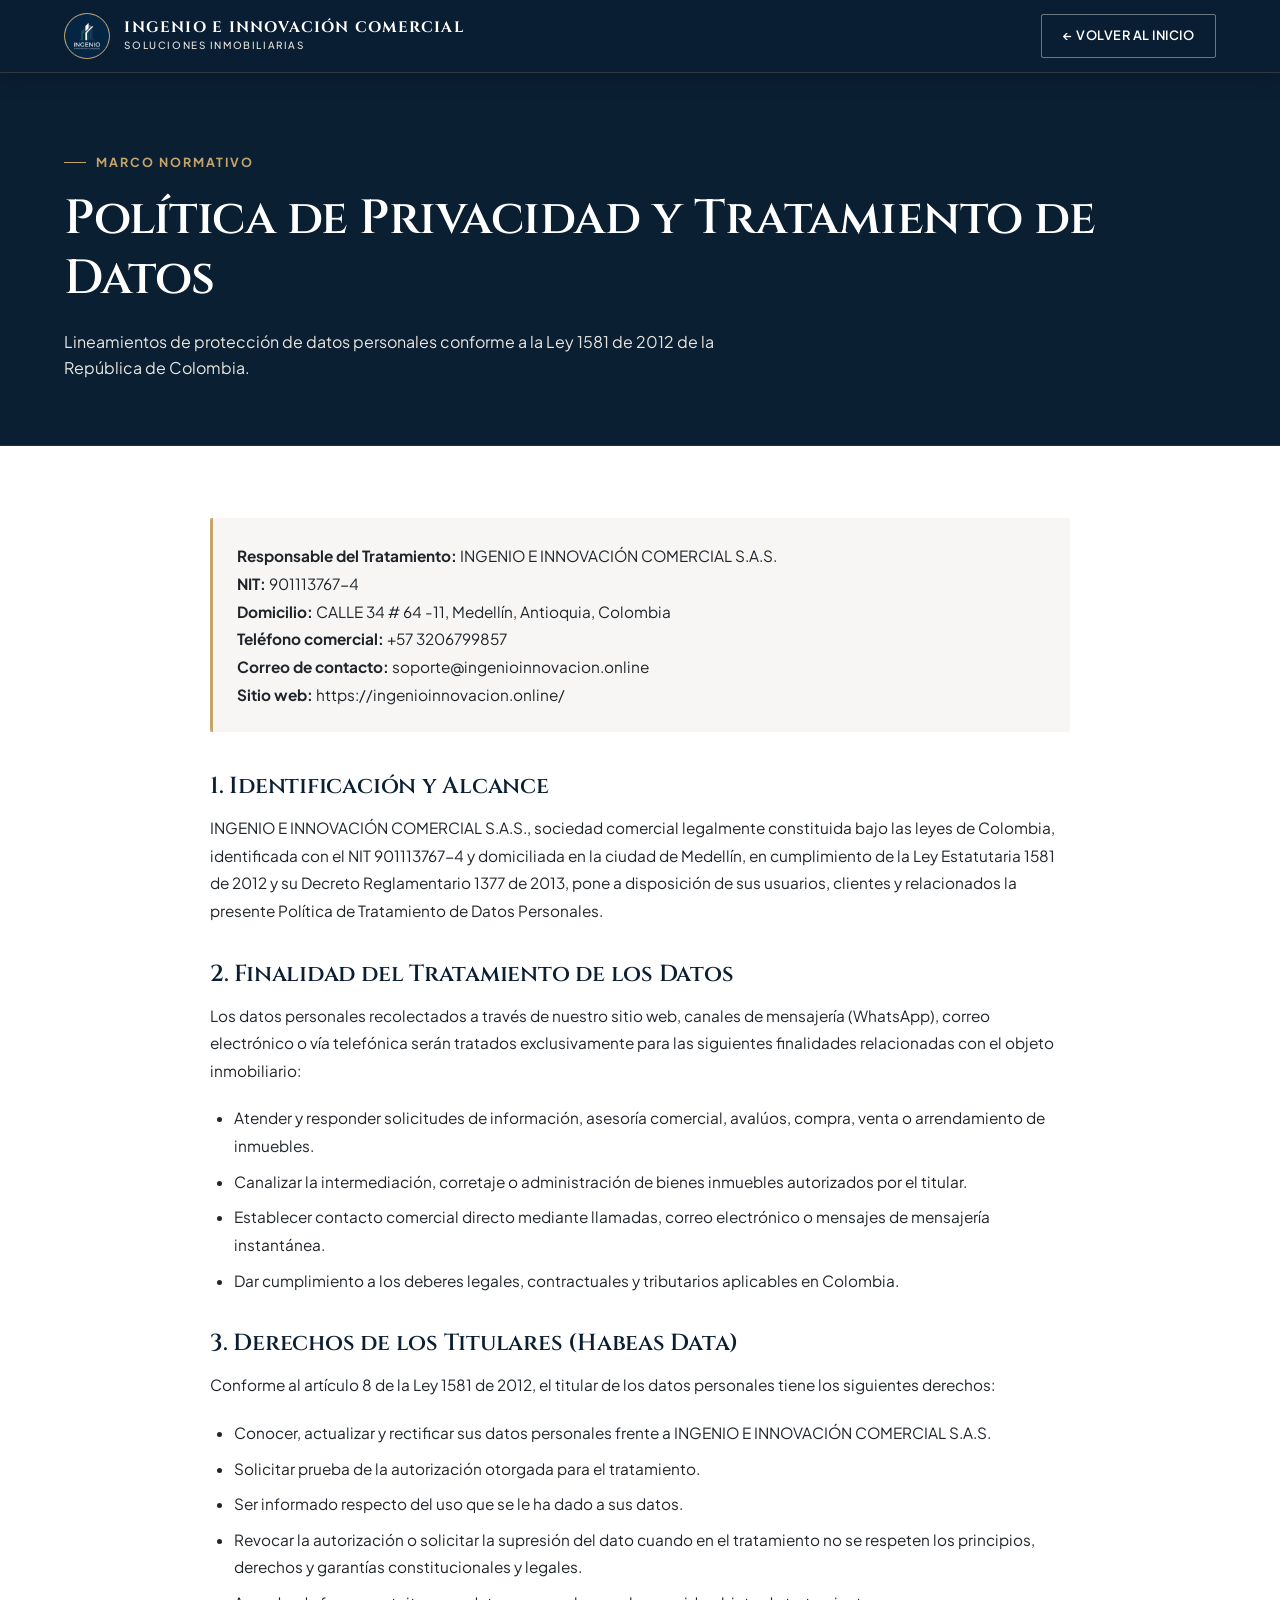
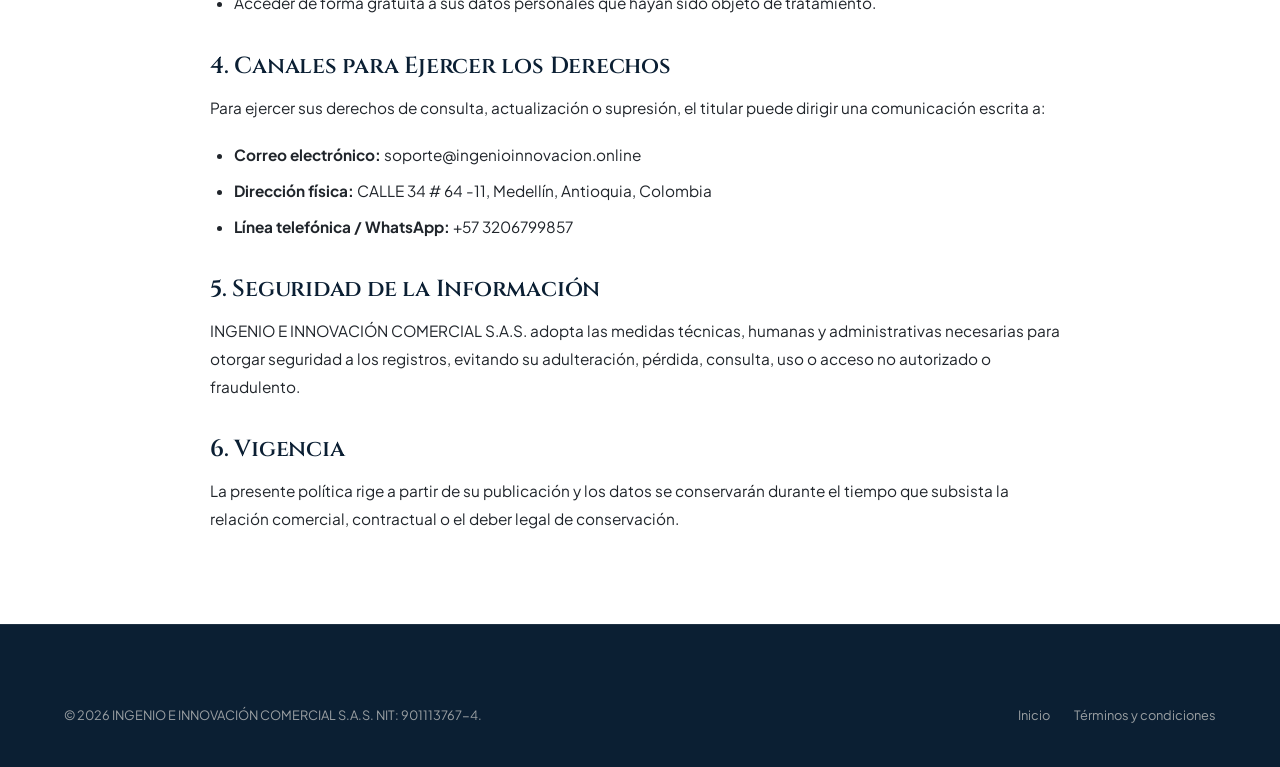
==== politica-privacidad.html @ ac538b25 "feat: lanzamiento del sitio web oficial premium de INGENIO E INNOVACION COMERCIAL S.A.S." ====
<!DOCTYPE html>
<html lang="es">
<head>
  <meta charset="UTF-8">
  <meta name="viewport" content="width=device-width, initial-scale=1.0">
  <title>Política de Privacidad | INGENIO E INNOVACIÓN COMERCIAL S.A.S.</title>
  <meta name="description" content="Política de tratamiento y protección de datos personales de INGENIO E INNOVACIÓN COMERCIAL S.A.S. de acuerdo con la legislación colombiana.">
  <link rel="icon" type="image/jpeg" href="assets/images/logo-ingenio.jpg">
  <link rel="stylesheet" href="assets/css/styles.css">
</head>
<body>

  <!-- Header -->
  <header class="site-header scrolled">
    <div class="container navbar">
      <a href="index.html" class="brand-link">
        <img src="assets/images/logo-ingenio.jpg" alt="Logo" class="brand-logo-img">
        <div class="brand-text-wrap">
          <span class="brand-name">INGENIO E INNOVACIÓN COMERCIAL</span>
          <span class="brand-sub">Soluciones Inmobiliarias</span>
        </div>
      </a>
      <a href="index.html" class="btn btn-secondary btn-sm" style="color: var(--color-white); border-color: rgba(255,255,255,0.4);">
        ← Volver al inicio
      </a>
    </div>
  </header>

  <main>
    <section class="legal-header">
      <div class="container">
        <span class="section-tag section-tag-light">Marco Normativo</span>
        <h1 class="section-title" style="color: var(--color-white);">Política de Privacidad y Tratamiento de Datos</h1>
        <p class="section-subtitle" style="color: var(--color-stone);">
          Lineamientos de protección de datos personales conforme a la Ley 1581 de 2012 de la República de Colombia.
        </p>
      </div>
    </section>

    <section class="legal-body">
      <div class="container legal-content">
        <div class="legal-meta-box">
          <strong>Responsable del Tratamiento:</strong> INGENIO E INNOVACIÓN COMERCIAL S.A.S.<br>
          <strong>NIT:</strong> 901113767-4<br>
          <strong>Domicilio:</strong> CALLE 34 # 64 -11, Medellín, Antioquia, Colombia<br>
          <strong>Teléfono comercial:</strong> +57 3206799857<br>
          <strong>Correo de contacto:</strong> soporte@ingenioinnovacion.online<br>
          <strong>Sitio web:</strong> https://ingenioinnovacion.online/
        </div>

        <h2>1. Identificación y Alcance</h2>
        <p>
          INGENIO E INNOVACIÓN COMERCIAL S.A.S., sociedad comercial legalmente constituida bajo las leyes de Colombia, identificada con el NIT 901113767-4 y domiciliada en la ciudad de Medellín, en cumplimiento de la Ley Estatutaria 1581 de 2012 y su Decreto Reglamentario 1377 de 2013, pone a disposición de sus usuarios, clientes y relacionados la presente Política de Tratamiento de Datos Personales.
        </p>

        <h2>2. Finalidad del Tratamiento de los Datos</h2>
        <p>
          Los datos personales recolectados a través de nuestro sitio web, canales de mensajería (WhatsApp), correo electrónico o vía telefónica serán tratados exclusivamente para las siguientes finalidades relacionadas con el objeto inmobiliario:
        </p>
        <ul>
          <li>Atender y responder solicitudes de información, asesoría comercial, avalúos, compra, venta o arrendamiento de inmuebles.</li>
          <li>Canalizar la intermediación, corretaje o administración de bienes inmuebles autorizados por el titular.</li>
          <li>Establecer contacto comercial directo mediante llamadas, correo electrónico o mensajes de mensajería instantánea.</li>
          <li>Dar cumplimiento a los deberes legales, contractuales y tributarios aplicables en Colombia.</li>
        </ul>

        <h2>3. Derechos de los Titulares (Habeas Data)</h2>
        <p>
          Conforme al artículo 8 de la Ley 1581 de 2012, el titular de los datos personales tiene los siguientes derechos:
        </p>
        <ul>
          <li>Conocer, actualizar y rectificar sus datos personales frente a INGENIO E INNOVACIÓN COMERCIAL S.A.S.</li>
          <li>Solicitar prueba de la autorización otorgada para el tratamiento.</li>
          <li>Ser informado respecto del uso que se le ha dado a sus datos.</li>
          <li>Revocar la autorización o solicitar la supresión del dato cuando en el tratamiento no se respeten los principios, derechos y garantías constitucionales y legales.</li>
          <li>Acceder de forma gratuita a sus datos personales que hayan sido objeto de tratamiento.</li>
        </ul>

        <h2>4. Canales para Ejercer los Derechos</h2>
        <p>
          Para ejercer sus derechos de consulta, actualización o supresión, el titular puede dirigir una comunicación escrita a:
        </p>
        <ul>
          <li><strong>Correo electrónico:</strong> soporte@ingenioinnovacion.online</li>
          <li><strong>Dirección física:</strong> CALLE 34 # 64 -11, Medellín, Antioquia, Colombia</li>
          <li><strong>Línea telefónica / WhatsApp:</strong> +57 3206799857</li>
        </ul>

        <h2>5. Seguridad de la Información</h2>
        <p>
          INGENIO E INNOVACIÓN COMERCIAL S.A.S. adopta las medidas técnicas, humanas y administrativas necesarias para otorgar seguridad a los registros, evitando su adulteración, pérdida, consulta, uso o acceso no autorizado o fraudulento.
        </p>

        <h2>6. Vigencia</h2>
        <p>
          La presente política rige a partir de su publicación y los datos se conservarán durante el tiempo que subsista la relación comercial, contractual o el deber legal de conservación.
        </p>
      </div>
    </section>
  </main>

  <!-- Footer -->
  <footer class="site-footer">
    <div class="container footer-bottom" style="padding-top: 0; border: none;">
      <div>&copy; 2026 INGENIO E INNOVACIÓN COMERCIAL S.A.S. NIT: 901113767-4.</div>
      <div class="footer-legal-links">
        <a href="index.html">Inicio</a>
        <a href="terminos-y-condiciones.html">Términos y condiciones</a>
      </div>
    </div>
  </footer>

</body>
</html>
---- assets/css/styles.css ----
/* ==========================================================================
   INGENIO E INNOVACIÓN COMERCIAL S.A.S. - DESIGN SYSTEM & STYLES
   Paleta: #0B1F33 (Azul Oscuro) | #123B4A (Azul Petróleo) | #FFFFFF (Blanco)
           #E8E5DF (Gris Piedra) | #20252B (Gris Grafito) | #C6A56A (Dorado Sutil)
   ========================================================================== */

@import url('https://fonts.googleapis.com/css2?family=Cinzel:wght@500;600;700&family=Plus+Jakarta+Sans:ital,wght@0,300;0,400;0,500;0,600;0,700;1,400&display=swap');

:root {
  /* Brand Palette */
  --color-primary: #0B1F33;
  --color-primary-light: #15324d;
  --color-petroleum: #123B4A;
  --color-petroleum-dark: #0c2732;
  --color-petroleum-soft: rgba(18, 59, 74, 0.08);
  --color-white: #FFFFFF;
  --color-stone: #E8E5DF;
  --color-stone-light: #F7F6F4;
  --color-graphite: #20252B;
  --color-graphite-muted: #5A626C;
  --color-gold: #C6A56A;
  --color-gold-hover: #b59458;
  --color-gold-subtle: rgba(198, 165, 106, 0.12);
  --color-border: rgba(32, 37, 43, 0.1);
  --color-border-light: rgba(255, 255, 255, 0.12);
  
  /* Typography */
  --font-display: 'Cinzel', serif;
  --font-sans: 'Plus Jakarta Sans', -apple-system, BlinkMacSystemFont, sans-serif;
  
  /* Spacing */
  --container-max: 1280px;
  --container-wide: 1440px;
  --section-py: clamp(5rem, 8vw, 8.5rem);
  
  /* Shadows & Elevations */
  --shadow-sm: 0 2px 8px rgba(11, 31, 51, 0.04);
  --shadow-md: 0 8px 24px rgba(11, 31, 51, 0.07);
  --shadow-lg: 0 20px 40px rgba(11, 31, 51, 0.11);
  --shadow-card: 0 10px 30px -10px rgba(11, 31, 51, 0.08);
  
  /* Transitions */
  --transition-fast: 0.2s cubic-bezier(0.16, 1, 0.3, 1);
  --transition-smooth: 0.35s cubic-bezier(0.16, 1, 0.3, 1);
  --transition-slow: 0.6s cubic-bezier(0.16, 1, 0.3, 1);
}

/* Reset & Box Sizing */
*, *::before, *::after {
  box-sizing: border-box;
  margin: 0;
  padding: 0;
}

html {
  font-size: 16px;
  scroll-behavior: smooth;
  -webkit-font-smoothing: antialiased;
  -moz-osx-font-smoothing: grayscale;
}

body {
  font-family: var(--font-sans);
  background-color: var(--color-stone-light);
  color: var(--color-graphite);
  line-height: 1.65;
  overflow-x: hidden;
}

img, picture, svg {
  display: block;
  max-width: 100%;
}

a {
  color: inherit;
  text-decoration: none;
  transition: color var(--transition-fast);
}

button, input, textarea, select {
  font-family: inherit;
  font-size: inherit;
}

/* ==========================================================================
   Typography & Utilities
   ========================================================================== */

h1, h2, h3, h4, .font-display {
  font-family: var(--font-display);
  font-weight: 600;
  color: var(--color-primary);
  letter-spacing: -0.01em;
  line-height: 1.25;
}

.section-tag {
  display: inline-flex;
  align-items: center;
  gap: 0.6rem;
  font-size: 0.78rem;
  font-weight: 700;
  letter-spacing: 0.16em;
  text-transform: uppercase;
  color: var(--color-gold);
  margin-bottom: 1rem;
}

.section-tag::before {
  content: "";
  display: inline-block;
  width: 22px;
  height: 1.5px;
  background-color: var(--color-gold);
}

.section-tag-light {
  color: var(--color-gold);
}

.section-tag-light::before {
  background-color: var(--color-gold);
}

.section-title {
  font-size: clamp(2rem, 3.8vw, 3rem);
  margin-bottom: 1.25rem;
}

.section-subtitle {
  font-size: clamp(1rem, 1.2vw, 1.15rem);
  color: var(--color-graphite-muted);
  max-width: 680px;
  font-weight: 400;
}

.container {
  width: 90%;
  max-width: var(--container-max);
  margin: 0 auto;
}

.container-wide {
  width: 92%;
  max-width: var(--container-wide);
  margin: 0 auto;
}

/* ==========================================================================
   Buttons & Links
   ========================================================================== */

.btn {
  display: inline-flex;
  align-items: center;
  justify-content: center;
  gap: 0.65rem;
  padding: 0.95rem 1.9rem;
  font-size: 0.88rem;
  font-weight: 600;
  letter-spacing: 0.04em;
  border-radius: 2px;
  cursor: pointer;
  transition: all var(--transition-smooth);
  text-transform: uppercase;
  border: 1px solid transparent;
}

.btn-primary {
  background-color: var(--color-primary);
  color: var(--color-white);
  border-color: var(--color-primary);
  box-shadow: 0 4px 14px rgba(11, 31, 51, 0.2);
}

.btn-primary:hover {
  background-color: var(--color-petroleum);
  border-color: var(--color-petroleum);
  transform: translateY(-2px);
  box-shadow: 0 6px 20px rgba(11, 31, 51, 0.28);
}

.btn-secondary {
  background-color: transparent;
  color: var(--color-primary);
  border-color: var(--color-primary);
}

.btn-secondary:hover {
  background-color: var(--color-primary);
  color: var(--color-white);
  transform: translateY(-2px);
}

.btn-gold {
  background-color: var(--color-gold);
  color: var(--color-white);
  border-color: var(--color-gold);
}

.btn-gold:hover {
  background-color: var(--color-gold-hover);
  border-color: var(--color-gold-hover);
  transform: translateY(-2px);
  box-shadow: 0 6px 18px rgba(198, 165, 106, 0.35);
}

.btn-outline-white {
  background-color: transparent;
  color: var(--color-white);
  border-color: rgba(255, 255, 255, 0.35);
}

.btn-outline-white:hover {
  background-color: var(--color-white);
  color: var(--color-primary);
  border-color: var(--color-white);
  transform: translateY(-2px);
}

.btn-sm {
  padding: 0.65rem 1.3rem;
  font-size: 0.8rem;
}

/* ==========================================================================
   Header & Navbar
   ========================================================================== */

.site-header {
  position: fixed;
  top: 0;
  left: 0;
  width: 100%;
  z-index: 1000;
  background: rgba(11, 31, 51, 0.88);
  backdrop-filter: blur(16px);
  -webkit-backdrop-filter: blur(16px);
  border-bottom: 1px solid rgba(255, 255, 255, 0.08);
  transition: all var(--transition-smooth);
}

.site-header.scrolled {
  background: rgba(11, 31, 51, 0.96);
  box-shadow: 0 4px 20px rgba(0, 0, 0, 0.25);
  border-bottom-color: rgba(198, 165, 106, 0.2);
}

.navbar {
  display: flex;
  align-items: center;
  justify-content: space-between;
  height: 84px;
  transition: height var(--transition-smooth);
}

.site-header.scrolled .navbar {
  height: 72px;
}

.brand-link {
  display: flex;
  align-items: center;
  gap: 0.9rem;
}

.brand-logo-img {
  width: 46px;
  height: 46px;
  border-radius: 50%;
  object-fit: cover;
  border: 1.5px solid var(--color-gold);
}

.brand-text-wrap {
  display: flex;
  flex-direction: column;
}

.brand-name {
  font-family: var(--font-display);
  font-size: 0.95rem;
  font-weight: 700;
  letter-spacing: 0.08em;
  color: var(--color-white);
  line-height: 1.15;
}

.brand-sub {
  font-size: 0.62rem;
  font-weight: 500;
  letter-spacing: 0.16em;
  color: var(--color-stone);
  text-transform: uppercase;
}

.nav-menu {
  display: flex;
  align-items: center;
  gap: 1.8rem;
  list-style: none;
}

.nav-link {
  font-size: 0.85rem;
  font-weight: 500;
  letter-spacing: 0.03em;
  color: rgba(255, 255, 255, 0.82);
  position: relative;
  padding: 0.35rem 0;
  transition: color var(--transition-fast);
}

.nav-link::after {
  content: "";
  position: absolute;
  bottom: 0;
  left: 0;
  width: 0;
  height: 1.5px;
  background-color: var(--color-gold);
  transition: width var(--transition-fast);
}

.nav-link:hover, .nav-link.active {
  color: var(--color-white);
}

.nav-link:hover::after, .nav-link.active::after {
  width: 100%;
}

.nav-actions {
  display: flex;
  align-items: center;
  gap: 1rem;
}

.nav-toggle {
  display: none;
  background: none;
  border: none;
  color: var(--color-white);
  cursor: pointer;
  padding: 0.5rem;
}

.nav-toggle svg {
  width: 28px;
  height: 28px;
}

/* ==========================================================================
   Hero Principal
   ========================================================================== */

.hero-section {
  position: relative;
  min-height: 100vh;
  padding-top: 110px;
  padding-bottom: 4rem;
  background-color: var(--color-primary);
  color: var(--color-white);
  display: flex;
  align-items: center;
  overflow: hidden;
}

.hero-bg-accent {
  position: absolute;
  top: -10%;
  right: -5%;
  width: 60vw;
  height: 60vw;
  border-radius: 50%;
  background: radial-gradient(circle, rgba(18, 59, 74, 0.5) 0%, rgba(11, 31, 51, 0) 70%);
  pointer-events: none;
  z-index: 1;
}

.hero-grid {
  position: relative;
  z-index: 2;
  display: grid;
  grid-template-columns: 1.15fr 0.85fr;
  gap: 3.5rem;
  align-items: center;
}

.hero-content {
  max-width: 640px;
}

.hero-tag {
  color: var(--color-gold);
  margin-bottom: 1.25rem;
}

.hero-title {
  color: var(--color-white);
  font-size: clamp(2.4rem, 4.2vw, 3.8rem);
  font-weight: 700;
  line-height: 1.18;
  margin-bottom: 1.4rem;
}

.hero-subtitle {
  font-size: clamp(1.05rem, 1.3vw, 1.25rem);
  color: var(--color-stone);
  font-weight: 300;
  line-height: 1.6;
  margin-bottom: 2.4rem;
}

.hero-cta-group {
  display: flex;
  flex-wrap: wrap;
  gap: 1rem;
  margin-bottom: 2.5rem;
}

.hero-specs-strip {
  display: grid;
  grid-template-columns: repeat(3, 1fr);
  gap: 1.5rem;
  padding-top: 2rem;
  border-top: 1px solid var(--color-border-light);
}

.hero-spec-item {
  display: flex;
  flex-direction: column;
}

.hero-spec-label {
  font-size: 0.72rem;
  letter-spacing: 0.12em;
  text-transform: uppercase;
  color: var(--color-gold);
  margin-bottom: 0.35rem;
}

.hero-spec-value {
  font-size: 0.92rem;
  font-weight: 500;
  color: var(--color-white);
}

.hero-media-wrapper {
  position: relative;
}

.hero-frame {
  position: relative;
  border-radius: 4px;
  overflow: hidden;
  box-shadow: 0 30px 60px rgba(0, 0, 0, 0.45);
  border: 1px solid rgba(255, 255, 255, 0.1);
}

.hero-image {
  width: 100%;
  height: 540px;
  object-fit: cover;
  object-position: center;
  transition: transform var(--transition-slow);
}

.hero-frame:hover .hero-image {
  transform: scale(1.03);
}

.hero-floating-badge {
  position: absolute;
  bottom: 24px;
  left: 24px;
  background: rgba(11, 31, 51, 0.88);
  backdrop-filter: blur(12px);
  padding: 1.1rem 1.4rem;
  border-left: 3px solid var(--color-gold);
  border-radius: 2px;
  max-width: 280px;
}

.hero-badge-title {
  font-size: 0.75rem;
  text-transform: uppercase;
  letter-spacing: 0.12em;
  color: var(--color-gold);
  margin-bottom: 0.25rem;
}

.hero-badge-desc {
  font-size: 0.85rem;
  color: var(--color-white);
  font-weight: 400;
  line-height: 1.35;
}

/* ==========================================================================
   Buscador / Descubrir Propiedades ("Encuentra lo que estás buscando")
   ========================================================================== */

.search-intent-section {
  position: relative;
  z-index: 10;
  margin-top: -3.5rem;
  padding-bottom: 3.5rem;
}

.intent-card {
  background: var(--color-white);
  border-radius: 4px;
  box-shadow: var(--shadow-lg);
  border: 1px solid var(--color-border);
  padding: 2.2rem;
}

.intent-header {
  text-align: center;
  margin-bottom: 1.8rem;
}

.intent-header h2 {
  font-size: clamp(1.4rem, 2.2vw, 1.85rem);
  margin-bottom: 0.4rem;
}

.intent-tabs {
  display: flex;
  flex-wrap: wrap;
  justify-content: center;
  gap: 0.5rem;
  margin-bottom: 1.8rem;
  border-bottom: 1px solid var(--color-border);
  padding-bottom: 1rem;
}

.intent-tab {
  background: none;
  border: none;
  padding: 0.65rem 1.4rem;
  font-size: 0.88rem;
  font-weight: 600;
  color: var(--color-graphite-muted);
  border-radius: 2px;
  cursor: pointer;
  transition: all var(--transition-fast);
}

.intent-tab:hover {
  color: var(--color-primary);
  background: var(--color-stone-light);
}

.intent-tab.active {
  background: var(--color-primary);
  color: var(--color-white);
}

.intent-action-panel {
  display: grid;
  grid-template-columns: repeat(auto-fit, minmax(220px, 1fr)) auto;
  gap: 1.2rem;
  align-items: center;
  background: var(--color-stone-light);
  padding: 1.2rem 1.5rem;
  border-radius: 3px;
}

.intent-field {
  display: flex;
  flex-direction: column;
}

.intent-field label {
  font-size: 0.72rem;
  font-weight: 700;
  text-transform: uppercase;
  letter-spacing: 0.08em;
  color: var(--color-graphite-muted);
  margin-bottom: 0.35rem;
}

.intent-field select, .intent-field input {
  padding: 0.65rem 0.85rem;
  border: 1px solid var(--color-border);
  border-radius: 2px;
  background: var(--color-white);
  color: var(--color-graphite);
  font-size: 0.9rem;
  outline: none;
  transition: border-color var(--transition-fast);
}

.intent-field select:focus, .intent-field input:focus {
  border-color: var(--color-gold);
}

/* ==========================================================================
   Propiedades (Oportunidades Inmobiliarias)
   ========================================================================== */

.properties-section {
  padding: var(--section-py) 0;
  background-color: var(--color-white);
}

.section-head-flex {
  display: flex;
  justify-content: space-between;
  align-items: flex-end;
  margin-bottom: 3rem;
  flex-wrap: wrap;
  gap: 1.5rem;
}

.filter-pills {
  display: flex;
  gap: 0.5rem;
  flex-wrap: wrap;
}

.filter-pill {
  padding: 0.5rem 1.2rem;
  border: 1px solid var(--color-border);
  background: transparent;
  border-radius: 30px;
  font-size: 0.82rem;
  font-weight: 500;
  color: var(--color-graphite);
  cursor: pointer;
  transition: all var(--transition-fast);
}

.filter-pill:hover, .filter-pill.active {
  background: var(--color-petroleum);
  color: var(--color-white);
  border-color: var(--color-petroleum);
}

.properties-grid {
  display: grid;
  grid-template-columns: repeat(auto-fill, minmax(340px, 1fr));
  gap: 2rem;
}

.property-card {
  background: var(--color-stone-light);
  border: 1px solid var(--color-border);
  border-radius: 3px;
  overflow: hidden;
  transition: all var(--transition-smooth);
  display: flex;
  flex-direction: column;
}

.property-card:hover {
  transform: translateY(-6px);
  box-shadow: var(--shadow-lg);
  border-color: rgba(198, 165, 106, 0.4);
}

.property-img-wrap {
  position: relative;
  height: 240px;
  overflow: hidden;
  background-color: var(--color-primary);
}

.property-img {
  width: 100%;
  height: 100%;
  object-fit: cover;
  transition: transform var(--transition-slow);
}

.property-card:hover .property-img {
  transform: scale(1.05);
}

.property-badge {
  position: absolute;
  top: 14px;
  left: 14px;
  background: var(--color-primary);
  color: var(--color-white);
  padding: 0.35rem 0.75rem;
  font-size: 0.72rem;
  font-weight: 600;
  letter-spacing: 0.08em;
  text-transform: uppercase;
  border-left: 2px solid var(--color-gold);
}

.property-status-tag {
  position: absolute;
  bottom: 14px;
  right: 14px;
  background: rgba(18, 59, 74, 0.88);
  backdrop-filter: blur(8px);
  color: var(--color-stone);
  padding: 0.3rem 0.65rem;
  font-size: 0.7rem;
  font-weight: 500;
  border-radius: 2px;
}

.property-body {
  padding: 1.6rem;
  display: flex;
  flex-direction: column;
  flex-grow: 1;
}

.property-location {
  font-size: 0.76rem;
  font-weight: 600;
  letter-spacing: 0.08em;
  text-transform: uppercase;
  color: var(--color-gold);
  margin-bottom: 0.4rem;
  display: flex;
  align-items: center;
  gap: 0.35rem;
}

.property-title {
  font-size: 1.15rem;
  font-weight: 600;
  margin-bottom: 0.75rem;
  line-height: 1.35;
}

.property-desc {
  font-size: 0.88rem;
  color: var(--color-graphite-muted);
  margin-bottom: 1.25rem;
  line-height: 1.55;
  flex-grow: 1;
}

.property-specs {
  display: flex;
  align-items: center;
  gap: 1.2rem;
  padding-top: 1rem;
  margin-bottom: 1.2rem;
  border-top: 1px solid var(--color-border);
  font-size: 0.82rem;
  color: var(--color-graphite);
}

.property-spec-item {
  display: flex;
  align-items: center;
  gap: 0.4rem;
}

.property-footer {
  display: flex;
  align-items: center;
  justify-content: space-between;
  padding-top: 0.85rem;
  border-top: 1px solid var(--color-border);
}

.property-cta-btn {
  font-size: 0.82rem;
  font-weight: 600;
  color: var(--color-primary);
  display: inline-flex;
  align-items: center;
  gap: 0.35rem;
  transition: color var(--transition-fast);
}

.property-cta-btn:hover {
  color: var(--color-gold);
}

/* ==========================================================================
   Servicios (Soluciones Inmobiliarias)
   ========================================================================== */

.services-section {
  padding: var(--section-py) 0;
  background-color: var(--color-stone-light);
}

.services-grid {
  display: grid;
  grid-template-columns: repeat(auto-fit, minmax(320px, 1fr));
  gap: 2rem;
  margin-top: 3.5rem;
}

.service-card {
  background: var(--color-white);
  border: 1px solid var(--color-border);
  padding: 2.5rem 2rem;
  border-radius: 3px;
  position: relative;
  transition: all var(--transition-smooth);
  display: flex;
  flex-direction: column;
}

.service-card::before {
  content: "";
  position: absolute;
  top: 0;
  left: 0;
  width: 0;
  height: 3px;
  background-color: var(--color-gold);
  transition: width var(--transition-smooth);
}

.service-card:hover {
  transform: translateY(-6px);
  box-shadow: var(--shadow-lg);
}

.service-card:hover::before {
  width: 100%;
}

.service-icon-wrap {
  width: 54px;
  height: 54px;
  border-radius: 3px;
  background: var(--color-petroleum-soft);
  color: var(--color-petroleum);
  display: flex;
  align-items: center;
  justify-content: center;
  margin-bottom: 1.5rem;
  transition: all var(--transition-fast);
}

.service-card:hover .service-icon-wrap {
  background: var(--color-petroleum);
  color: var(--color-white);
}

.service-title {
  font-size: 1.25rem;
  margin-bottom: 0.85rem;
}

.service-desc {
  font-size: 0.92rem;
  color: var(--color-graphite-muted);
  line-height: 1.6;
  margin-bottom: 1.5rem;
  flex-grow: 1;
}

.service-link {
  display: inline-flex;
  align-items: center;
  gap: 0.5rem;
  font-size: 0.82rem;
  font-weight: 700;
  text-transform: uppercase;
  letter-spacing: 0.08em;
  color: var(--color-primary);
  transition: color var(--transition-fast);
}

.service-link:hover {
  color: var(--color-gold);
}

/* ==========================================================================
   Sección "¿Qué Necesitas?" (6 Bloques Interactivos)
   ========================================================================== */

.needs-section {
  padding: var(--section-py) 0;
  background-color: var(--color-primary);
  color: var(--color-white);
  position: relative;
}

.needs-grid {
  display: grid;
  grid-template-columns: repeat(auto-fit, minmax(300px, 1fr));
  gap: 1.5rem;
  margin-top: 3.5rem;
}

.need-card {
  background: rgba(255, 255, 255, 0.03);
  border: 1px solid rgba(255, 255, 255, 0.08);
  padding: 2.2rem;
  border-radius: 3px;
  cursor: pointer;
  transition: all var(--transition-smooth);
  display: flex;
  flex-direction: column;
}

.need-card:hover {
  background: rgba(255, 255, 255, 0.07);
  border-color: var(--color-gold);
  transform: translateY(-5px);
  box-shadow: 0 15px 35px rgba(0, 0, 0, 0.3);
}

.need-card-icon {
  font-size: 2rem;
  margin-bottom: 1rem;
}

.need-card-title {
  color: var(--color-white);
  font-size: 1.2rem;
  margin-bottom: 0.6rem;
}

.need-card-desc {
  font-size: 0.88rem;
  color: var(--color-stone);
  line-height: 1.5;
  margin-bottom: 1.4rem;
  flex-grow: 1;
}

.need-card-action {
  font-size: 0.78rem;
  font-weight: 700;
  letter-spacing: 0.12em;
  text-transform: uppercase;
  color: var(--color-gold);
  display: flex;
  align-items: center;
  gap: 0.4rem;
}

/* ==========================================================================
   Inversión y Patrimonio
   ========================================================================== */

.patrimony-section {
  padding: var(--section-py) 0;
  background: linear-gradient(135deg, #123B4A 0%, #0B1F33 100%);
  color: var(--color-white);
  position: relative;
  overflow: hidden;
}

.patrimony-grid {
  display: grid;
  grid-template-columns: 1fr 1fr;
  gap: 4rem;
  align-items: center;
}

.patrimony-title {
  color: var(--color-white);
  font-size: clamp(2rem, 3.2vw, 2.8rem);
  margin-bottom: 1.4rem;
}

.patrimony-text {
  font-size: 1.02rem;
  color: var(--color-stone);
  line-height: 1.7;
  margin-bottom: 1.8rem;
}

.patrimony-points {
  display: grid;
  gap: 1.2rem;
}

.patrimony-point {
  display: flex;
  gap: 1rem;
  align-items: flex-start;
}

.point-bullet {
  width: 8px;
  height: 8px;
  border-radius: 50%;
  background-color: var(--color-gold);
  margin-top: 0.55rem;
  flex-shrink: 0;
}

.point-content h4 {
  color: var(--color-white);
  font-size: 1rem;
  margin-bottom: 0.2rem;
}

.point-content p {
  color: rgba(232, 229, 223, 0.85);
  font-size: 0.88rem;
  line-height: 1.5;
}

.patrimony-visual-card {
  background: rgba(255, 255, 255, 0.04);
  border: 1px solid rgba(255, 255, 255, 0.12);
  padding: 3rem;
  border-radius: 4px;
  backdrop-filter: blur(10px);
  position: relative;
}

.patrimony-quote {
  font-family: var(--font-display);
  font-size: 1.35rem;
  font-style: italic;
  color: var(--color-stone);
  line-height: 1.6;
  margin-bottom: 1.8rem;
}

.patrimony-author {
  font-size: 0.8rem;
  letter-spacing: 0.14em;
  text-transform: uppercase;
  color: var(--color-gold);
}

/* ==========================================================================
   Avalúos & Administración (Secciones complementarias)
   ========================================================================== */

.appraisals-section {
  padding: var(--section-py) 0;
  background-color: var(--color-white);
}

.split-card-grid {
  display: grid;
  grid-template-columns: 1fr 1fr;
  gap: 3.5rem;
  align-items: center;
}

.appraisal-box {
  background: var(--color-stone-light);
  border-left: 4px solid var(--color-gold);
  padding: 2.5rem;
  border-radius: 0 4px 4px 0;
}

.management-section {
  padding: var(--section-py) 0;
  background-color: var(--color-stone-light);
}

/* ==========================================================================
   Proyectos & Obras
   ========================================================================== */

.projects-section {
  padding: var(--section-py) 0;
  background-color: var(--color-white);
}

.projects-framework-card {
  background: var(--color-primary);
  color: var(--color-white);
  padding: 3.5rem;
  border-radius: 4px;
  display: grid;
  grid-template-columns: 1.2fr 0.8fr;
  gap: 3rem;
  align-items: center;
}

.projects-framework-card h3 {
  color: var(--color-white);
  font-size: 1.8rem;
  margin-bottom: 1rem;
}

.projects-framework-card p {
  color: var(--color-stone);
  font-size: 0.95rem;
  line-height: 1.65;
  margin-bottom: 1.8rem;
}

.framework-list {
  list-style: none;
  display: grid;
  gap: 0.8rem;
}

.framework-list li {
  display: flex;
  align-items: center;
  gap: 0.75rem;
  font-size: 0.9rem;
  color: var(--color-stone);
}

.framework-list li svg {
  color: var(--color-gold);
  width: 18px;
  height: 18px;
  flex-shrink: 0;
}

/* ==========================================================================
   Confianza & Pilares
   ========================================================================== */

.trust-section {
  padding: var(--section-py) 0;
  background-color: var(--color-stone-light);
}

.trust-grid {
  display: grid;
  grid-template-columns: repeat(auto-fit, minmax(220px, 1fr));
  gap: 1.8rem;
  margin-top: 3.5rem;
}

.trust-card {
  background: var(--color-white);
  border: 1px solid var(--color-border);
  padding: 2rem 1.6rem;
  border-radius: 3px;
  text-align: center;
  transition: transform var(--transition-smooth);
}

.trust-card:hover {
  transform: translateY(-4px);
  border-color: var(--color-gold);
}

.trust-icon {
  width: 48px;
  height: 48px;
  margin: 0 auto 1.2rem auto;
  color: var(--color-petroleum);
}

.trust-title {
  font-size: 1.1rem;
  margin-bottom: 0.5rem;
}

.trust-desc {
  font-size: 0.85rem;
  color: var(--color-graphite-muted);
  line-height: 1.5;
}

/* ==========================================================================
   Contacto
   ========================================================================== */

.contact-section {
  padding: var(--section-py) 0;
  background-color: var(--color-white);
}

.contact-grid {
  display: grid;
  grid-template-columns: 1fr 1.15fr;
  gap: 4rem;
  align-items: flex-start;
}

.contact-details {
  display: flex;
  flex-direction: column;
  gap: 1.6rem;
}

.contact-item {
  display: flex;
  align-items: flex-start;
  gap: 1.1rem;
}

.contact-item-icon {
  width: 44px;
  height: 44px;
  border-radius: 3px;
  background: var(--color-petroleum-soft);
  color: var(--color-petroleum);
  display: flex;
  align-items: center;
  justify-content: center;
  flex-shrink: 0;
}

.contact-item-label {
  font-size: 0.72rem;
  font-weight: 700;
  text-transform: uppercase;
  letter-spacing: 0.1em;
  color: var(--color-gold);
  margin-bottom: 0.2rem;
}

.contact-item-val {
  font-size: 0.95rem;
  color: var(--color-graphite);
  font-weight: 500;
}

.contact-channels-group {
  display: flex;
  flex-wrap: wrap;
  gap: 0.8rem;
  margin-top: 1rem;
}

.contact-form-wrap {
  background: var(--color-stone-light);
  border: 1px solid var(--color-border);
  padding: 2.8rem;
  border-radius: 4px;
}

.form-grid {
  display: grid;
  grid-template-columns: 1fr 1fr;
  gap: 1.2rem;
}

.form-group {
  display: flex;
  flex-direction: column;
}

.form-group.full {
  grid-column: 1 / -1;
}

.form-group label {
  font-size: 0.75rem;
  font-weight: 600;
  text-transform: uppercase;
  letter-spacing: 0.08em;
  color: var(--color-graphite);
  margin-bottom: 0.4rem;
}

.form-control {
  padding: 0.85rem 1rem;
  border: 1px solid var(--color-border);
  border-radius: 2px;
  background: var(--color-white);
  color: var(--color-graphite);
  font-size: 0.9rem;
  transition: border-color var(--transition-fast);
}

.form-control:focus {
  outline: none;
  border-color: var(--color-gold);
  box-shadow: 0 0 0 2px rgba(198, 165, 106, 0.15);
}

/* ==========================================================================
   Footer Premium
   ========================================================================== */

.site-footer {
  background-color: var(--color-primary);
  color: var(--color-white);
  padding: 5rem 0 2.5rem 0;
  border-top: 1px solid rgba(255, 255, 255, 0.08);
}

.footer-top {
  display: grid;
  grid-template-columns: 1.5fr 1fr 1fr 1.2fr;
  gap: 3rem;
  margin-bottom: 4rem;
}

.footer-brand h3 {
  color: var(--color-white);
  font-size: 1.15rem;
  margin-bottom: 0.5rem;
  letter-spacing: 0.06em;
}

.footer-tagline {
  font-size: 0.85rem;
  color: var(--color-gold);
  text-transform: uppercase;
  letter-spacing: 0.12em;
  margin-bottom: 1.2rem;
}

.footer-legal-snippet {
  font-size: 0.82rem;
  color: var(--color-stone);
  line-height: 1.6;
}

.footer-col-title {
  color: var(--color-white);
  font-size: 0.85rem;
  font-weight: 700;
  letter-spacing: 0.12em;
  text-transform: uppercase;
  margin-bottom: 1.4rem;
  position: relative;
  padding-bottom: 0.5rem;
}

.footer-col-title::after {
  content: "";
  position: absolute;
  bottom: 0;
  left: 0;
  width: 24px;
  height: 1.5px;
  background-color: var(--color-gold);
}

.footer-links {
  list-style: none;
  display: grid;
  gap: 0.75rem;
}

.footer-link {
  font-size: 0.86rem;
  color: rgba(232, 229, 223, 0.8);
  transition: color var(--transition-fast);
}

.footer-link:hover {
  color: var(--color-white);
  padding-left: 4px;
}

.footer-bottom {
  padding-top: 2rem;
  border-top: 1px solid var(--color-border-light);
  display: flex;
  justify-content: space-between;
  align-items: center;
  flex-wrap: wrap;
  gap: 1rem;
  font-size: 0.8rem;
  color: rgba(232, 229, 223, 0.65);
}

.footer-legal-links {
  display: flex;
  gap: 1.5rem;
}

.footer-legal-links a:hover {
  color: var(--color-white);
}

/* ==========================================================================
   WhatsApp Flotante
   ========================================================================== */

.floating-whatsapp {
  position: fixed;
  bottom: 28px;
  right: 28px;
  z-index: 999;
  display: flex;
  align-items: center;
  background-color: #25D366;
  color: #FFFFFF;
  padding: 0.8rem 1.25rem;
  border-radius: 50px;
  box-shadow: 0 8px 24px rgba(37, 211, 102, 0.35);
  font-size: 0.84rem;
  font-weight: 600;
  letter-spacing: 0.02em;
  transition: all var(--transition-smooth);
  border: 1px solid rgba(255, 255, 255, 0.2);
}

.floating-whatsapp:hover {
  background-color: #20BA59;
  transform: translateY(-3px) scale(1.02);
  box-shadow: 0 12px 30px rgba(37, 211, 102, 0.45);
}

.floating-whatsapp svg {
  width: 22px;
  height: 22px;
  margin-right: 0.5rem;
}

/* ==========================================================================
   Páginas Legales (Politica & Términos)
   ========================================================================== */

.legal-header {
  background-color: var(--color-primary);
  color: var(--color-white);
  padding: 9rem 0 4rem 0;
  border-bottom: 1px solid rgba(255, 255, 255, 0.08);
}

.legal-body {
  padding: 4.5rem 0;
  background-color: var(--color-white);
}

.legal-content {
  max-width: 860px;
  margin: 0 auto;
  font-size: 0.96rem;
  line-height: 1.8;
  color: var(--color-graphite);
}

.legal-content h2 {
  font-size: 1.45rem;
  margin: 2.2rem 0 0.8rem 0;
  color: var(--color-primary);
}

.legal-content p, .legal-content ul {
  margin-bottom: 1.25rem;
}

.legal-content ul {
  padding-left: 1.5rem;
}

.legal-content li {
  margin-bottom: 0.5rem;
}

.legal-meta-box {
  background: var(--color-stone-light);
  border-left: 3px solid var(--color-gold);
  padding: 1.5rem;
  margin-bottom: 2.5rem;
  border-radius: 2px;
}

/* ==========================================================================
   Responsive Breakpoints
   ========================================================================== */

@media (max-width: 1024px) {
  .hero-grid {
    grid-template-columns: 1fr;
    gap: 3rem;
  }
  
  .hero-image {
    height: 420px;
  }
  
  .patrimony-grid, .split-card-grid, .contact-grid, .projects-framework-card {
    grid-template-columns: 1fr;
    gap: 2.5rem;
  }
  
  .footer-top {
    grid-template-columns: 1fr 1fr;
    gap: 2.5rem;
  }
}

@media (max-width: 768px) {
  .navbar {
    height: 72px;
  }
  
  .nav-menu {
    position: fixed;
    top: 72px;
    left: 0;
    width: 100%;
    background: var(--color-primary);
    flex-direction: column;
    padding: 2.5rem 1.5rem;
    gap: 1.5rem;
    border-bottom: 1px solid var(--color-border-light);
    transform: translateY(-120%);
    opacity: 0;
    visibility: hidden;
    transition: all var(--transition-smooth);
  }
  
  .nav-menu.open {
    transform: translateY(0);
    opacity: 1;
    visibility: visible;
  }
  
  .nav-toggle {
    display: block;
  }
  
  .nav-actions .btn {
    display: none;
  }
  
  .hero-section {
    padding-top: 90px;
  }
  
  .hero-specs-strip {
    grid-template-columns: 1fr;
    gap: 1rem;
  }
  
  .intent-action-panel {
    grid-template-columns: 1fr;
  }
  
  .form-grid {
    grid-template-columns: 1fr;
  }
  
  .footer-top {
    grid-template-columns: 1fr;
    gap: 2rem;
  }
  
  .floating-whatsapp span {
    display: none;
  }
  
  .floating-whatsapp {
    padding: 0.85rem;
    border-radius: 50%;
    bottom: 20px;
    right: 20px;
  }
  
  .floating-whatsapp svg {
    margin-right: 0;
  }
}
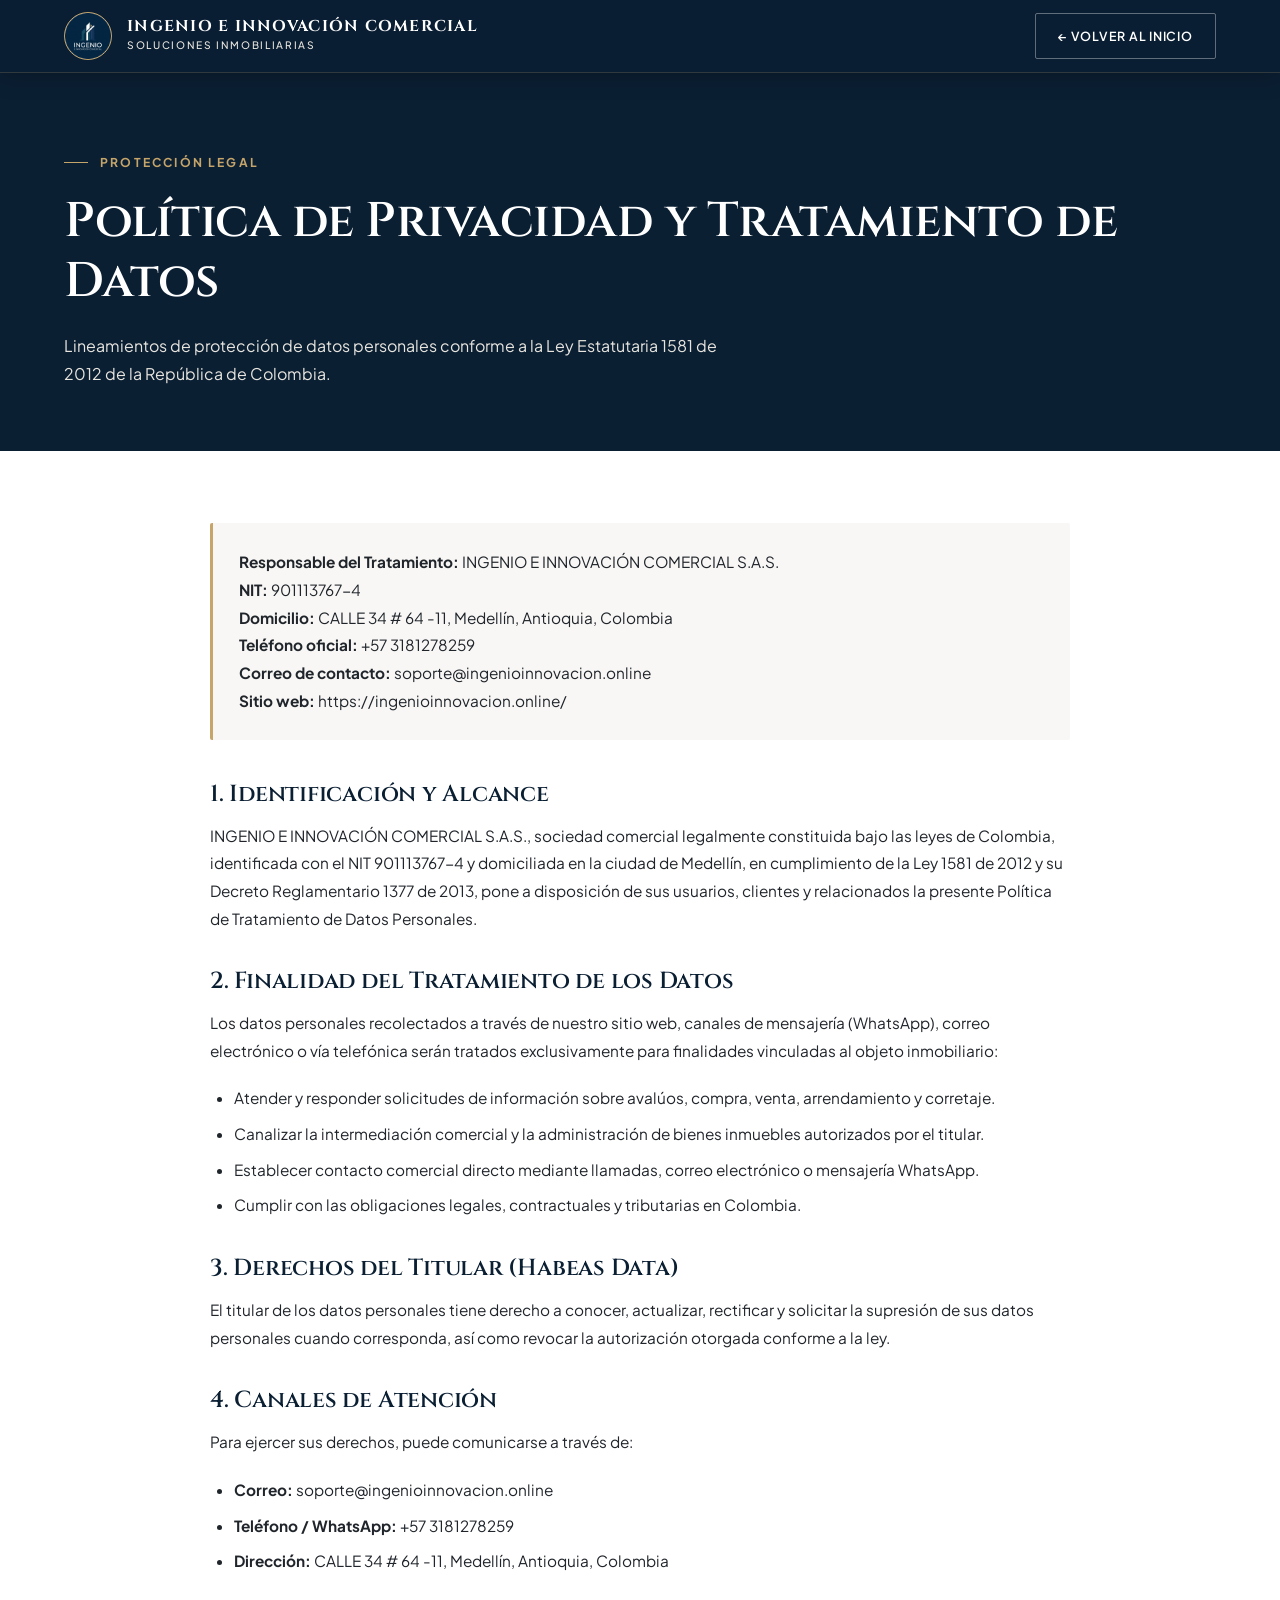
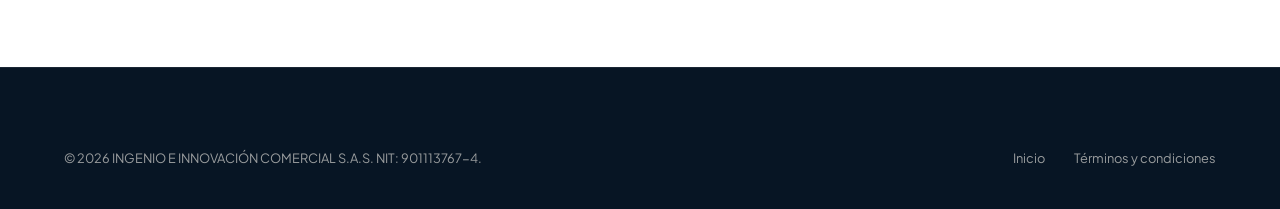
==== commit 9ce3600c: "feat: rediseño integral premium de INGENIO E INNOVACION COMERCIAL S.A.S. con teléfono oficial +57 31" ====
--- a/politica-privacidad.html
+++ b/politica-privacidad.html
@@ -4,7 +4,7 @@
   <meta charset="UTF-8">
   <meta name="viewport" content="width=device-width, initial-scale=1.0">
   <title>Política de Privacidad | INGENIO E INNOVACIÓN COMERCIAL S.A.S.</title>
-  <meta name="description" content="Política de tratamiento y protección de datos personales de INGENIO E INNOVACIÓN COMERCIAL S.A.S. de acuerdo con la legislación colombiana.">
+  <meta name="description" content="Política de tratamiento y protección de datos personales de INGENIO E INNOVACIÓN COMERCIAL S.A.S. de acuerdo con la Ley 1581 de 2012 de Colombia.">
   <link rel="icon" type="image/jpeg" href="assets/images/logo-ingenio.jpg">
   <link rel="stylesheet" href="assets/css/styles.css">
 </head>
@@ -20,90 +20,72 @@
           <span class="brand-sub">Soluciones Inmobiliarias</span>
         </div>
       </a>
-      <a href="index.html" class="btn btn-secondary btn-sm" style="color: var(--color-white); border-color: rgba(255,255,255,0.4);">
+      <a href="index.html" class="btn btn-outline-white btn-sm">
         ← Volver al inicio
       </a>
     </div>
   </header>
 
   <main>
-    <section class="legal-header">
+    <section style="background-color: var(--color-primary); color: var(--color-white); padding: 9rem 0 4rem 0;">
       <div class="container">
-        <span class="section-tag section-tag-light">Marco Normativo</span>
+        <span class="section-tag section-tag-light">Protección Legal</span>
         <h1 class="section-title" style="color: var(--color-white);">Política de Privacidad y Tratamiento de Datos</h1>
         <p class="section-subtitle" style="color: var(--color-stone);">
-          Lineamientos de protección de datos personales conforme a la Ley 1581 de 2012 de la República de Colombia.
+          Lineamientos de protección de datos personales conforme a la Ley Estatutaria 1581 de 2012 de la República de Colombia.
         </p>
       </div>
     </section>
 
-    <section class="legal-body">
-      <div class="container legal-content">
-        <div class="legal-meta-box">
+    <section style="padding: 4.5rem 0; background-color: var(--color-white);">
+      <div class="container" style="max-width: 860px; font-size: 0.96rem; line-height: 1.8; color: var(--color-graphite);">
+        <div style="background: var(--color-stone-light); border-left: 3px solid var(--color-gold); padding: 1.6rem; margin-bottom: 2.5rem; border-radius: 2px;">
           <strong>Responsable del Tratamiento:</strong> INGENIO E INNOVACIÓN COMERCIAL S.A.S.<br>
           <strong>NIT:</strong> 901113767-4<br>
           <strong>Domicilio:</strong> CALLE 34 # 64 -11, Medellín, Antioquia, Colombia<br>
-          <strong>Teléfono comercial:</strong> +57 3206799857<br>
+          <strong>Teléfono oficial:</strong> +57 3181278259<br>
           <strong>Correo de contacto:</strong> soporte@ingenioinnovacion.online<br>
           <strong>Sitio web:</strong> https://ingenioinnovacion.online/
         </div>
 
-        <h2>1. Identificación y Alcance</h2>
-        <p>
-          INGENIO E INNOVACIÓN COMERCIAL S.A.S., sociedad comercial legalmente constituida bajo las leyes de Colombia, identificada con el NIT 901113767-4 y domiciliada en la ciudad de Medellín, en cumplimiento de la Ley Estatutaria 1581 de 2012 y su Decreto Reglamentario 1377 de 2013, pone a disposición de sus usuarios, clientes y relacionados la presente Política de Tratamiento de Datos Personales.
+        <h2 style="font-size: 1.45rem; margin: 2.2rem 0 0.8rem 0; color: var(--color-primary);">1. Identificación y Alcance</h2>
+        <p style="margin-bottom: 1.25rem;">
+          INGENIO E INNOVACIÓN COMERCIAL S.A.S., sociedad comercial legalmente constituida bajo las leyes de Colombia, identificada con el NIT 901113767-4 y domiciliada en la ciudad de Medellín, en cumplimiento de la Ley 1581 de 2012 y su Decreto Reglamentario 1377 de 2013, pone a disposición de sus usuarios, clientes y relacionados la presente Política de Tratamiento de Datos Personales.
         </p>
 
-        <h2>2. Finalidad del Tratamiento de los Datos</h2>
-        <p>
-          Los datos personales recolectados a través de nuestro sitio web, canales de mensajería (WhatsApp), correo electrónico o vía telefónica serán tratados exclusivamente para las siguientes finalidades relacionadas con el objeto inmobiliario:
+        <h2 style="font-size: 1.45rem; margin: 2.2rem 0 0.8rem 0; color: var(--color-primary);">2. Finalidad del Tratamiento de los Datos</h2>
+        <p style="margin-bottom: 1.25rem;">
+          Los datos personales recolectados a través de nuestro sitio web, canales de mensajería (WhatsApp), correo electrónico o vía telefónica serán tratados exclusivamente para finalidades vinculadas al objeto inmobiliario:
         </p>
-        <ul>
-          <li>Atender y responder solicitudes de información, asesoría comercial, avalúos, compra, venta o arrendamiento de inmuebles.</li>
-          <li>Canalizar la intermediación, corretaje o administración de bienes inmuebles autorizados por el titular.</li>
-          <li>Establecer contacto comercial directo mediante llamadas, correo electrónico o mensajes de mensajería instantánea.</li>
-          <li>Dar cumplimiento a los deberes legales, contractuales y tributarios aplicables en Colombia.</li>
+        <ul style="margin-bottom: 1.25rem; padding-left: 1.5rem;">
+          <li style="margin-bottom: 0.5rem;">Atender y responder solicitudes de información sobre avalúos, compra, venta, arrendamiento y corretaje.</li>
+          <li style="margin-bottom: 0.5rem;">Canalizar la intermediación comercial y la administración de bienes inmuebles autorizados por el titular.</li>
+          <li style="margin-bottom: 0.5rem;">Establecer contacto comercial directo mediante llamadas, correo electrónico o mensajería WhatsApp.</li>
+          <li style="margin-bottom: 0.5rem;">Cumplir con las obligaciones legales, contractuales y tributarias en Colombia.</li>
         </ul>
 
-        <h2>3. Derechos de los Titulares (Habeas Data)</h2>
-        <p>
-          Conforme al artículo 8 de la Ley 1581 de 2012, el titular de los datos personales tiene los siguientes derechos:
-        </p>
-        <ul>
-          <li>Conocer, actualizar y rectificar sus datos personales frente a INGENIO E INNOVACIÓN COMERCIAL S.A.S.</li>
-          <li>Solicitar prueba de la autorización otorgada para el tratamiento.</li>
-          <li>Ser informado respecto del uso que se le ha dado a sus datos.</li>
-          <li>Revocar la autorización o solicitar la supresión del dato cuando en el tratamiento no se respeten los principios, derechos y garantías constitucionales y legales.</li>
-          <li>Acceder de forma gratuita a sus datos personales que hayan sido objeto de tratamiento.</li>
-        </ul>
-
-        <h2>4. Canales para Ejercer los Derechos</h2>
-        <p>
-          Para ejercer sus derechos de consulta, actualización o supresión, el titular puede dirigir una comunicación escrita a:
-        </p>
-        <ul>
-          <li><strong>Correo electrónico:</strong> soporte@ingenioinnovacion.online</li>
-          <li><strong>Dirección física:</strong> CALLE 34 # 64 -11, Medellín, Antioquia, Colombia</li>
-          <li><strong>Línea telefónica / WhatsApp:</strong> +57 3206799857</li>
-        </ul>
-
-        <h2>5. Seguridad de la Información</h2>
-        <p>
-          INGENIO E INNOVACIÓN COMERCIAL S.A.S. adopta las medidas técnicas, humanas y administrativas necesarias para otorgar seguridad a los registros, evitando su adulteración, pérdida, consulta, uso o acceso no autorizado o fraudulento.
+        <h2 style="font-size: 1.45rem; margin: 2.2rem 0 0.8rem 0; color: var(--color-primary);">3. Derechos del Titular (Habeas Data)</h2>
+        <p style="margin-bottom: 1.25rem;">
+          El titular de los datos personales tiene derecho a conocer, actualizar, rectificar y solicitar la supresión de sus datos personales cuando corresponda, así como revocar la autorización otorgada conforme a la ley.
         </p>
 
-        <h2>6. Vigencia</h2>
-        <p>
-          La presente política rige a partir de su publicación y los datos se conservarán durante el tiempo que subsista la relación comercial, contractual o el deber legal de conservación.
+        <h2 style="font-size: 1.45rem; margin: 2.2rem 0 0.8rem 0; color: var(--color-primary);">4. Canales de Atención</h2>
+        <p style="margin-bottom: 1.25rem;">
+          Para ejercer sus derechos, puede comunicarse a través de:
         </p>
+        <ul style="margin-bottom: 1.25rem; padding-left: 1.5rem;">
+          <li style="margin-bottom: 0.5rem;"><strong>Correo:</strong> soporte@ingenioinnovacion.online</li>
+          <li style="margin-bottom: 0.5rem;"><strong>Teléfono / WhatsApp:</strong> +57 3181278259</li>
+          <li style="margin-bottom: 0.5rem;"><strong>Dirección:</strong> CALLE 34 # 64 -11, Medellín, Antioquia, Colombia</li>
+        </ul>
       </div>
     </section>
   </main>
 
-  <!-- Footer -->
   <footer class="site-footer">
-    <div class="container footer-bottom" style="padding-top: 0; border: none;">
+    <div class="container footer-bottom-bar" style="padding-top: 0; border: none;">
       <div>&copy; 2026 INGENIO E INNOVACIÓN COMERCIAL S.A.S. NIT: 901113767-4.</div>
-      <div class="footer-legal-links">
+      <div class="footer-bottom-links">
         <a href="index.html">Inicio</a>
         <a href="terminos-y-condiciones.html">Términos y condiciones</a>
       </div>
--- a/assets/css/styles.css
+++ b/assets/css/styles.css
@@ -1,5 +1,6 @@
 /* ==========================================================================
-   INGENIO E INNOVACIÓN COMERCIAL S.A.S. - DESIGN SYSTEM & STYLES
+   INGENIO E INNOVACIÓN COMERCIAL S.A.S. - REDISEÑO PROFESIONAL
+   Identidad: Real Estate Premium + Arquitectura Contemporánea + Inversión
    Paleta: #0B1F33 (Azul Oscuro) | #123B4A (Azul Petróleo) | #FFFFFF (Blanco)
            #E8E5DF (Gris Piedra) | #20252B (Gris Grafito) | #C6A56A (Dorado Sutil)
    ========================================================================== */
@@ -7,45 +8,38 @@
 @import url('https://fonts.googleapis.com/css2?family=Cinzel:wght@500;600;700&family=Plus+Jakarta+Sans:ital,wght@0,300;0,400;0,500;0,600;0,700;1,400&display=swap');
 
 :root {
-  /* Brand Palette */
   --color-primary: #0B1F33;
-  --color-primary-light: #15324d;
+  --color-primary-dark: #071524;
+  --color-primary-light: #163652;
   --color-petroleum: #123B4A;
-  --color-petroleum-dark: #0c2732;
   --color-petroleum-soft: rgba(18, 59, 74, 0.08);
   --color-white: #FFFFFF;
   --color-stone: #E8E5DF;
-  --color-stone-light: #F7F6F4;
+  --color-stone-light: #F8F7F5;
   --color-graphite: #20252B;
-  --color-graphite-muted: #5A626C;
+  --color-graphite-muted: #5E6670;
   --color-gold: #C6A56A;
-  --color-gold-hover: #b59458;
-  --color-gold-subtle: rgba(198, 165, 106, 0.12);
+  --color-gold-hover: #b49356;
+  --color-gold-subtle: rgba(198, 165, 106, 0.14);
   --color-border: rgba(32, 37, 43, 0.1);
-  --color-border-light: rgba(255, 255, 255, 0.12);
-  
-  /* Typography */
+  --color-border-light: rgba(255, 255, 255, 0.1);
+  
   --font-display: 'Cinzel', serif;
   --font-sans: 'Plus Jakarta Sans', -apple-system, BlinkMacSystemFont, sans-serif;
   
-  /* Spacing */
-  --container-max: 1280px;
-  --container-wide: 1440px;
-  --section-py: clamp(5rem, 8vw, 8.5rem);
-  
-  /* Shadows & Elevations */
-  --shadow-sm: 0 2px 8px rgba(11, 31, 51, 0.04);
-  --shadow-md: 0 8px 24px rgba(11, 31, 51, 0.07);
-  --shadow-lg: 0 20px 40px rgba(11, 31, 51, 0.11);
-  --shadow-card: 0 10px 30px -10px rgba(11, 31, 51, 0.08);
-  
-  /* Transitions */
-  --transition-fast: 0.2s cubic-bezier(0.16, 1, 0.3, 1);
-  --transition-smooth: 0.35s cubic-bezier(0.16, 1, 0.3, 1);
+  --container-max: 1240px;
+  --container-wide: 1380px;
+  --section-py: clamp(4.8rem, 7.5vw, 7.5rem);
+  
+  --shadow-sm: 0 4px 12px rgba(11, 31, 51, 0.04);
+  --shadow-md: 0 12px 30px rgba(11, 31, 51, 0.08);
+  --shadow-lg: 0 24px 50px rgba(11, 31, 51, 0.12);
+  
+  --transition: 0.3s cubic-bezier(0.16, 1, 0.3, 1);
   --transition-slow: 0.6s cubic-bezier(0.16, 1, 0.3, 1);
 }
 
-/* Reset & Box Sizing */
+/* Reset */
 *, *::before, *::after {
   box-sizing: border-box;
   margin: 0;
@@ -56,18 +50,17 @@
   font-size: 16px;
   scroll-behavior: smooth;
   -webkit-font-smoothing: antialiased;
-  -moz-osx-font-smoothing: grayscale;
 }
 
 body {
   font-family: var(--font-sans);
   background-color: var(--color-stone-light);
   color: var(--color-graphite);
-  line-height: 1.65;
+  line-height: 1.68;
   overflow-x: hidden;
 }
 
-img, picture, svg {
+img {
   display: block;
   max-width: 100%;
 }
@@ -75,16 +68,27 @@
 a {
   color: inherit;
   text-decoration: none;
-  transition: color var(--transition-fast);
+  transition: all var(--transition);
 }
 
 button, input, textarea, select {
   font-family: inherit;
-  font-size: inherit;
-}
-
-/* ==========================================================================
-   Typography & Utilities
+}
+
+.container {
+  width: 90%;
+  max-width: var(--container-max);
+  margin: 0 auto;
+}
+
+.container-wide {
+  width: 92%;
+  max-width: var(--container-wide);
+  margin: 0 auto;
+}
+
+/* ==========================================================================
+   Tipografía y Utilidades
    ========================================================================== */
 
 h1, h2, h3, h4, .font-display {
@@ -98,19 +102,19 @@
 .section-tag {
   display: inline-flex;
   align-items: center;
-  gap: 0.6rem;
-  font-size: 0.78rem;
+  gap: 0.75rem;
+  font-size: 0.76rem;
   font-weight: 700;
-  letter-spacing: 0.16em;
+  letter-spacing: 0.18em;
   text-transform: uppercase;
   color: var(--color-gold);
-  margin-bottom: 1rem;
+  margin-bottom: 1.2rem;
 }
 
 .section-tag::before {
   content: "";
   display: inline-block;
-  width: 22px;
+  width: 24px;
   height: 1.5px;
   background-color: var(--color-gold);
 }
@@ -124,61 +128,62 @@
 }
 
 .section-title {
-  font-size: clamp(2rem, 3.8vw, 3rem);
-  margin-bottom: 1.25rem;
+  font-size: clamp(2.1rem, 3.8vw, 3.1rem);
+  margin-bottom: 1.2rem;
 }
 
 .section-subtitle {
   font-size: clamp(1rem, 1.2vw, 1.15rem);
   color: var(--color-graphite-muted);
   max-width: 680px;
-  font-weight: 400;
-}
-
-.container {
-  width: 90%;
-  max-width: var(--container-max);
-  margin: 0 auto;
-}
-
-.container-wide {
-  width: 92%;
-  max-width: var(--container-wide);
-  margin: 0 auto;
-}
-
-/* ==========================================================================
-   Buttons & Links
+  line-height: 1.7;
+}
+
+/* ==========================================================================
+   Botones
    ========================================================================== */
 
 .btn {
   display: inline-flex;
   align-items: center;
   justify-content: center;
-  gap: 0.65rem;
-  padding: 0.95rem 1.9rem;
-  font-size: 0.88rem;
+  gap: 0.7rem;
+  padding: 0.95rem 2rem;
+  font-size: 0.86rem;
   font-weight: 600;
-  letter-spacing: 0.04em;
+  letter-spacing: 0.06em;
   border-radius: 2px;
   cursor: pointer;
-  transition: all var(--transition-smooth);
+  transition: all var(--transition);
   text-transform: uppercase;
   border: 1px solid transparent;
 }
 
+.btn-gold {
+  background-color: var(--color-gold);
+  color: var(--color-white);
+  border-color: var(--color-gold);
+  box-shadow: 0 4px 18px rgba(198, 165, 106, 0.28);
+}
+
+.btn-gold:hover {
+  background-color: var(--color-gold-hover);
+  border-color: var(--color-gold-hover);
+  transform: translateY(-2px);
+  box-shadow: 0 8px 24px rgba(198, 165, 106, 0.38);
+}
+
 .btn-primary {
   background-color: var(--color-primary);
   color: var(--color-white);
   border-color: var(--color-primary);
-  box-shadow: 0 4px 14px rgba(11, 31, 51, 0.2);
 }
 
 .btn-primary:hover {
   background-color: var(--color-petroleum);
   border-color: var(--color-petroleum);
   transform: translateY(-2px);
-  box-shadow: 0 6px 20px rgba(11, 31, 51, 0.28);
+  box-shadow: 0 8px 22px rgba(11, 31, 51, 0.25);
 }
 
 .btn-secondary {
@@ -191,19 +196,6 @@
   background-color: var(--color-primary);
   color: var(--color-white);
   transform: translateY(-2px);
-}
-
-.btn-gold {
-  background-color: var(--color-gold);
-  color: var(--color-white);
-  border-color: var(--color-gold);
-}
-
-.btn-gold:hover {
-  background-color: var(--color-gold-hover);
-  border-color: var(--color-gold-hover);
-  transform: translateY(-2px);
-  box-shadow: 0 6px 18px rgba(198, 165, 106, 0.35);
 }
 
 .btn-outline-white {
@@ -220,8 +212,8 @@
 }
 
 .btn-sm {
-  padding: 0.65rem 1.3rem;
-  font-size: 0.8rem;
+  padding: 0.7rem 1.4rem;
+  font-size: 0.78rem;
 }
 
 /* ==========================================================================
@@ -234,25 +226,25 @@
   left: 0;
   width: 100%;
   z-index: 1000;
-  background: rgba(11, 31, 51, 0.88);
+  background: rgba(11, 31, 51, 0.92);
   backdrop-filter: blur(16px);
   -webkit-backdrop-filter: blur(16px);
   border-bottom: 1px solid rgba(255, 255, 255, 0.08);
-  transition: all var(--transition-smooth);
+  transition: all var(--transition);
 }
 
 .site-header.scrolled {
-  background: rgba(11, 31, 51, 0.96);
+  background: rgba(11, 31, 51, 0.98);
+  border-bottom-color: rgba(198, 165, 106, 0.2);
   box-shadow: 0 4px 20px rgba(0, 0, 0, 0.25);
-  border-bottom-color: rgba(198, 165, 106, 0.2);
 }
 
 .navbar {
   display: flex;
   align-items: center;
   justify-content: space-between;
-  height: 84px;
-  transition: height var(--transition-smooth);
+  height: 86px;
+  transition: height var(--transition);
 }
 
 .site-header.scrolled .navbar {
@@ -262,12 +254,12 @@
 .brand-link {
   display: flex;
   align-items: center;
-  gap: 0.9rem;
+  gap: 0.95rem;
 }
 
 .brand-logo-img {
-  width: 46px;
-  height: 46px;
+  width: 48px;
+  height: 48px;
   border-radius: 50%;
   object-fit: cover;
   border: 1.5px solid var(--color-gold);
@@ -280,7 +272,7 @@
 
 .brand-name {
   font-family: var(--font-display);
-  font-size: 0.95rem;
+  font-size: 0.98rem;
   font-weight: 700;
   letter-spacing: 0.08em;
   color: var(--color-white);
@@ -288,7 +280,7 @@
 }
 
 .brand-sub {
-  font-size: 0.62rem;
+  font-size: 0.64rem;
   font-weight: 500;
   letter-spacing: 0.16em;
   color: var(--color-stone);
@@ -298,18 +290,17 @@
 .nav-menu {
   display: flex;
   align-items: center;
-  gap: 1.8rem;
+  gap: 1.9rem;
   list-style: none;
 }
 
 .nav-link {
-  font-size: 0.85rem;
+  font-size: 0.86rem;
   font-weight: 500;
   letter-spacing: 0.03em;
-  color: rgba(255, 255, 255, 0.82);
+  color: rgba(255, 255, 255, 0.85);
   position: relative;
   padding: 0.35rem 0;
-  transition: color var(--transition-fast);
 }
 
 .nav-link::after {
@@ -320,7 +311,7 @@
   width: 0;
   height: 1.5px;
   background-color: var(--color-gold);
-  transition: width var(--transition-fast);
+  transition: width var(--transition);
 }
 
 .nav-link:hover, .nav-link.active {
@@ -358,8 +349,8 @@
 .hero-section {
   position: relative;
   min-height: 100vh;
-  padding-top: 110px;
-  padding-bottom: 4rem;
+  padding-top: 120px;
+  padding-bottom: 5rem;
   background-color: var(--color-primary);
   color: var(--color-white);
   display: flex;
@@ -367,14 +358,14 @@
   overflow: hidden;
 }
 
-.hero-bg-accent {
+.hero-bg-glow {
   position: absolute;
-  top: -10%;
-  right: -5%;
-  width: 60vw;
-  height: 60vw;
+  top: -20%;
+  right: -10%;
+  width: 65vw;
+  height: 65vw;
   border-radius: 50%;
-  background: radial-gradient(circle, rgba(18, 59, 74, 0.5) 0%, rgba(11, 31, 51, 0) 70%);
+  background: radial-gradient(circle, rgba(18, 59, 74, 0.6) 0%, rgba(11, 31, 51, 0) 70%);
   pointer-events: none;
   z-index: 1;
 }
@@ -384,43 +375,38 @@
   z-index: 2;
   display: grid;
   grid-template-columns: 1.15fr 0.85fr;
-  gap: 3.5rem;
+  gap: 4rem;
   align-items: center;
 }
 
 .hero-content {
-  max-width: 640px;
-}
-
-.hero-tag {
-  color: var(--color-gold);
-  margin-bottom: 1.25rem;
+  max-width: 650px;
 }
 
 .hero-title {
   color: var(--color-white);
-  font-size: clamp(2.4rem, 4.2vw, 3.8rem);
+  font-size: clamp(2.4rem, 4.3vw, 3.9rem);
   font-weight: 700;
-  line-height: 1.18;
+  line-height: 1.16;
   margin-bottom: 1.4rem;
 }
 
 .hero-subtitle {
-  font-size: clamp(1.05rem, 1.3vw, 1.25rem);
+  font-size: clamp(1.08rem, 1.35vw, 1.25rem);
   color: var(--color-stone);
   font-weight: 300;
-  line-height: 1.6;
-  margin-bottom: 2.4rem;
-}
-
-.hero-cta-group {
+  line-height: 1.65;
+  margin-bottom: 2.5rem;
+}
+
+.hero-btn-group {
   display: flex;
   flex-wrap: wrap;
-  gap: 1rem;
-  margin-bottom: 2.5rem;
-}
-
-.hero-specs-strip {
+  gap: 1.1rem;
+  margin-bottom: 3rem;
+}
+
+.hero-data-strip {
   display: grid;
   grid-template-columns: repeat(3, 1fr);
   gap: 1.5rem;
@@ -428,12 +414,12 @@
   border-top: 1px solid var(--color-border-light);
 }
 
-.hero-spec-item {
+.hero-data-item {
   display: flex;
   flex-direction: column;
 }
 
-.hero-spec-label {
+.hero-data-label {
   font-size: 0.72rem;
   letter-spacing: 0.12em;
   text-transform: uppercase;
@@ -441,13 +427,13 @@
   margin-bottom: 0.35rem;
 }
 
-.hero-spec-value {
-  font-size: 0.92rem;
+.hero-data-val {
+  font-size: 0.94rem;
   font-weight: 500;
   color: var(--color-white);
 }
 
-.hero-media-wrapper {
+.hero-media-wrap {
   position: relative;
 }
 
@@ -456,10 +442,10 @@
   border-radius: 4px;
   overflow: hidden;
   box-shadow: 0 30px 60px rgba(0, 0, 0, 0.45);
-  border: 1px solid rgba(255, 255, 255, 0.1);
-}
-
-.hero-image {
+  border: 1px solid rgba(255, 255, 255, 0.12);
+}
+
+.hero-img {
   width: 100%;
   height: 540px;
   object-fit: cover;
@@ -467,24 +453,24 @@
   transition: transform var(--transition-slow);
 }
 
-.hero-frame:hover .hero-image {
-  transform: scale(1.03);
-}
-
-.hero-floating-badge {
+.hero-frame:hover .hero-img {
+  transform: scale(1.04);
+}
+
+.hero-badge-card {
   position: absolute;
   bottom: 24px;
   left: 24px;
   background: rgba(11, 31, 51, 0.88);
-  backdrop-filter: blur(12px);
+  backdrop-filter: blur(14px);
   padding: 1.1rem 1.4rem;
   border-left: 3px solid var(--color-gold);
   border-radius: 2px;
-  max-width: 280px;
-}
-
-.hero-badge-title {
-  font-size: 0.75rem;
+  max-width: 290px;
+}
+
+.hero-badge-tag {
+  font-size: 0.74rem;
   text-transform: uppercase;
   letter-spacing: 0.12em;
   color: var(--color-gold);
@@ -492,317 +478,99 @@
 }
 
 .hero-badge-desc {
-  font-size: 0.85rem;
-  color: var(--color-white);
-  font-weight: 400;
-  line-height: 1.35;
-}
-
-/* ==========================================================================
-   Buscador / Descubrir Propiedades ("Encuentra lo que estás buscando")
-   ========================================================================== */
-
-.search-intent-section {
-  position: relative;
-  z-index: 10;
-  margin-top: -3.5rem;
-  padding-bottom: 3.5rem;
-}
-
-.intent-card {
-  background: var(--color-white);
-  border-radius: 4px;
-  box-shadow: var(--shadow-lg);
-  border: 1px solid var(--color-border);
-  padding: 2.2rem;
-}
-
-.intent-header {
-  text-align: center;
-  margin-bottom: 1.8rem;
-}
-
-.intent-header h2 {
-  font-size: clamp(1.4rem, 2.2vw, 1.85rem);
-  margin-bottom: 0.4rem;
-}
-
-.intent-tabs {
-  display: flex;
-  flex-wrap: wrap;
-  justify-content: center;
-  gap: 0.5rem;
-  margin-bottom: 1.8rem;
-  border-bottom: 1px solid var(--color-border);
-  padding-bottom: 1rem;
-}
-
-.intent-tab {
-  background: none;
-  border: none;
-  padding: 0.65rem 1.4rem;
-  font-size: 0.88rem;
-  font-weight: 600;
-  color: var(--color-graphite-muted);
-  border-radius: 2px;
-  cursor: pointer;
-  transition: all var(--transition-fast);
-}
-
-.intent-tab:hover {
-  color: var(--color-primary);
-  background: var(--color-stone-light);
-}
-
-.intent-tab.active {
-  background: var(--color-primary);
-  color: var(--color-white);
-}
-
-.intent-action-panel {
-  display: grid;
-  grid-template-columns: repeat(auto-fit, minmax(220px, 1fr)) auto;
-  gap: 1.2rem;
-  align-items: center;
-  background: var(--color-stone-light);
-  padding: 1.2rem 1.5rem;
-  border-radius: 3px;
-}
-
-.intent-field {
-  display: flex;
-  flex-direction: column;
-}
-
-.intent-field label {
-  font-size: 0.72rem;
-  font-weight: 700;
-  text-transform: uppercase;
-  letter-spacing: 0.08em;
-  color: var(--color-graphite-muted);
-  margin-bottom: 0.35rem;
-}
-
-.intent-field select, .intent-field input {
-  padding: 0.65rem 0.85rem;
-  border: 1px solid var(--color-border);
-  border-radius: 2px;
-  background: var(--color-white);
-  color: var(--color-graphite);
-  font-size: 0.9rem;
-  outline: none;
-  transition: border-color var(--transition-fast);
-}
-
-.intent-field select:focus, .intent-field input:focus {
-  border-color: var(--color-gold);
-}
-
-/* ==========================================================================
-   Propiedades (Oportunidades Inmobiliarias)
-   ========================================================================== */
-
-.properties-section {
+  font-size: 0.86rem;
+  color: var(--color-white);
+  line-height: 1.4;
+}
+
+/* ==========================================================================
+   Sección 1 — Propuesta de Valor
+   ========================================================================== */
+
+.value-section {
   padding: var(--section-py) 0;
   background-color: var(--color-white);
 }
 
-.section-head-flex {
-  display: flex;
-  justify-content: space-between;
-  align-items: flex-end;
-  margin-bottom: 3rem;
-  flex-wrap: wrap;
-  gap: 1.5rem;
-}
-
-.filter-pills {
-  display: flex;
-  gap: 0.5rem;
-  flex-wrap: wrap;
-}
-
-.filter-pill {
-  padding: 0.5rem 1.2rem;
-  border: 1px solid var(--color-border);
-  background: transparent;
-  border-radius: 30px;
-  font-size: 0.82rem;
-  font-weight: 500;
-  color: var(--color-graphite);
-  cursor: pointer;
-  transition: all var(--transition-fast);
-}
-
-.filter-pill:hover, .filter-pill.active {
-  background: var(--color-petroleum);
-  color: var(--color-white);
-  border-color: var(--color-petroleum);
-}
-
-.properties-grid {
+.value-header {
+  text-align: center;
+  max-width: 800px;
+  margin: 0 auto 3.8rem auto;
+}
+
+.pillars-grid {
   display: grid;
-  grid-template-columns: repeat(auto-fill, minmax(340px, 1fr));
-  gap: 2rem;
-}
-
-.property-card {
+  grid-template-columns: repeat(4, 1fr);
+  gap: 1.8rem;
+}
+
+.pillar-card {
   background: var(--color-stone-light);
   border: 1px solid var(--color-border);
   border-radius: 3px;
-  overflow: hidden;
-  transition: all var(--transition-smooth);
+  padding: 2.4rem 2rem;
+  position: relative;
+  transition: all var(--transition);
   display: flex;
   flex-direction: column;
 }
 
-.property-card:hover {
+.pillar-card:hover {
   transform: translateY(-6px);
-  box-shadow: var(--shadow-lg);
-  border-color: rgba(198, 165, 106, 0.4);
-}
-
-.property-img-wrap {
-  position: relative;
-  height: 240px;
-  overflow: hidden;
-  background-color: var(--color-primary);
-}
-
-.property-img {
-  width: 100%;
-  height: 100%;
-  object-fit: cover;
-  transition: transform var(--transition-slow);
-}
-
-.property-card:hover .property-img {
-  transform: scale(1.05);
-}
-
-.property-badge {
-  position: absolute;
-  top: 14px;
-  left: 14px;
-  background: var(--color-primary);
-  color: var(--color-white);
-  padding: 0.35rem 0.75rem;
-  font-size: 0.72rem;
-  font-weight: 600;
-  letter-spacing: 0.08em;
-  text-transform: uppercase;
-  border-left: 2px solid var(--color-gold);
-}
-
-.property-status-tag {
-  position: absolute;
-  bottom: 14px;
-  right: 14px;
-  background: rgba(18, 59, 74, 0.88);
-  backdrop-filter: blur(8px);
-  color: var(--color-stone);
-  padding: 0.3rem 0.65rem;
-  font-size: 0.7rem;
-  font-weight: 500;
-  border-radius: 2px;
-}
-
-.property-body {
-  padding: 1.6rem;
-  display: flex;
-  flex-direction: column;
-  flex-grow: 1;
-}
-
-.property-location {
-  font-size: 0.76rem;
-  font-weight: 600;
-  letter-spacing: 0.08em;
-  text-transform: uppercase;
+  box-shadow: var(--shadow-md);
+  border-color: var(--color-gold);
+}
+
+.pillar-num {
+  font-family: var(--font-display);
+  font-size: 2.2rem;
+  font-weight: 700;
   color: var(--color-gold);
-  margin-bottom: 0.4rem;
-  display: flex;
-  align-items: center;
-  gap: 0.35rem;
-}
-
-.property-title {
-  font-size: 1.15rem;
-  font-weight: 600;
-  margin-bottom: 0.75rem;
-  line-height: 1.35;
-}
-
-.property-desc {
-  font-size: 0.88rem;
+  line-height: 1;
+  margin-bottom: 1.2rem;
+  opacity: 0.85;
+}
+
+.pillar-title {
+  font-size: 1.25rem;
+  margin-bottom: 0.8rem;
+  color: var(--color-primary);
+}
+
+.pillar-desc {
+  font-size: 0.9rem;
   color: var(--color-graphite-muted);
-  margin-bottom: 1.25rem;
-  line-height: 1.55;
-  flex-grow: 1;
-}
-
-.property-specs {
-  display: flex;
-  align-items: center;
-  gap: 1.2rem;
-  padding-top: 1rem;
-  margin-bottom: 1.2rem;
-  border-top: 1px solid var(--color-border);
-  font-size: 0.82rem;
-  color: var(--color-graphite);
-}
-
-.property-spec-item {
-  display: flex;
-  align-items: center;
-  gap: 0.4rem;
-}
-
-.property-footer {
-  display: flex;
-  align-items: center;
-  justify-content: space-between;
-  padding-top: 0.85rem;
-  border-top: 1px solid var(--color-border);
-}
-
-.property-cta-btn {
-  font-size: 0.82rem;
-  font-weight: 600;
-  color: var(--color-primary);
-  display: inline-flex;
-  align-items: center;
-  gap: 0.35rem;
-  transition: color var(--transition-fast);
-}
-
-.property-cta-btn:hover {
-  color: var(--color-gold);
-}
-
-/* ==========================================================================
-   Servicios (Soluciones Inmobiliarias)
+  line-height: 1.6;
+}
+
+/* ==========================================================================
+   Sección 2 — Soluciones Inmobiliarias (Qué Hacemos)
    ========================================================================== */
 
 .services-section {
   padding: var(--section-py) 0;
   background-color: var(--color-stone-light);
+}
+
+.services-header {
+  text-align: center;
+  max-width: 750px;
+  margin: 0 auto 3.5rem auto;
 }
 
 .services-grid {
   display: grid;
   grid-template-columns: repeat(auto-fit, minmax(320px, 1fr));
   gap: 2rem;
-  margin-top: 3.5rem;
 }
 
 .service-card {
   background: var(--color-white);
   border: 1px solid var(--color-border);
-  padding: 2.5rem 2rem;
+  padding: 2.6rem 2.2rem;
   border-radius: 3px;
   position: relative;
-  transition: all var(--transition-smooth);
+  transition: all var(--transition);
   display: flex;
   flex-direction: column;
 }
@@ -815,7 +583,7 @@
   width: 0;
   height: 3px;
   background-color: var(--color-gold);
-  transition: width var(--transition-smooth);
+  transition: width var(--transition);
 }
 
 .service-card:hover {
@@ -827,7 +595,7 @@
   width: 100%;
 }
 
-.service-icon-wrap {
+.service-icon-box {
   width: 54px;
   height: 54px;
   border-radius: 3px;
@@ -837,10 +605,10 @@
   align-items: center;
   justify-content: center;
   margin-bottom: 1.5rem;
-  transition: all var(--transition-fast);
-}
-
-.service-card:hover .service-icon-wrap {
+  transition: all var(--transition);
+}
+
+.service-card:hover .service-icon-box {
   background: var(--color-petroleum);
   color: var(--color-white);
 }
@@ -853,12 +621,12 @@
 .service-desc {
   font-size: 0.92rem;
   color: var(--color-graphite-muted);
-  line-height: 1.6;
-  margin-bottom: 1.5rem;
+  line-height: 1.62;
+  margin-bottom: 1.6rem;
   flex-grow: 1;
 }
 
-.service-link {
+.service-cta {
   display: inline-flex;
   align-items: center;
   gap: 0.5rem;
@@ -867,244 +635,176 @@
   text-transform: uppercase;
   letter-spacing: 0.08em;
   color: var(--color-primary);
-  transition: color var(--transition-fast);
-}
-
-.service-link:hover {
+}
+
+.service-card:hover .service-cta {
   color: var(--color-gold);
 }
 
 /* ==========================================================================
-   Sección "¿Qué Necesitas?" (6 Bloques Interactivos)
-   ========================================================================== */
-
-.needs-section {
+   Sección 3 — Experiencia Inmobiliaria (Narrativa)
+   ========================================================================== */
+
+.experience-section {
   padding: var(--section-py) 0;
-  background-color: var(--color-primary);
-  color: var(--color-white);
+  background: linear-gradient(135deg, #0B1F33 0%, #123B4A 100%);
+  color: var(--color-white);
+}
+
+.experience-header {
+  text-align: center;
+  max-width: 820px;
+  margin: 0 auto 4rem auto;
+}
+
+.narrative-pipeline {
+  display: grid;
+  grid-template-columns: repeat(5, 1fr);
+  gap: 1.5rem;
   position: relative;
 }
 
-.needs-grid {
-  display: grid;
-  grid-template-columns: repeat(auto-fit, minmax(300px, 1fr));
-  gap: 1.5rem;
-  margin-top: 3.5rem;
-}
-
-.need-card {
-  background: rgba(255, 255, 255, 0.03);
-  border: 1px solid rgba(255, 255, 255, 0.08);
-  padding: 2.2rem;
-  border-radius: 3px;
-  cursor: pointer;
-  transition: all var(--transition-smooth);
+.narrative-pipeline::before {
+  content: "";
+  position: absolute;
+  top: 36px;
+  left: 10%;
+  width: 80%;
+  height: 1.5px;
+  background: rgba(198, 165, 106, 0.35);
+  z-index: 1;
+}
+
+.narrative-step {
+  position: relative;
+  z-index: 2;
+  text-align: center;
   display: flex;
   flex-direction: column;
-}
-
-.need-card:hover {
-  background: rgba(255, 255, 255, 0.07);
-  border-color: var(--color-gold);
-  transform: translateY(-5px);
-  box-shadow: 0 15px 35px rgba(0, 0, 0, 0.3);
-}
-
-.need-card-icon {
-  font-size: 2rem;
-  margin-bottom: 1rem;
-}
-
-.need-card-title {
-  color: var(--color-white);
-  font-size: 1.2rem;
-  margin-bottom: 0.6rem;
-}
-
-.need-card-desc {
-  font-size: 0.88rem;
+  align-items: center;
+}
+
+.step-node {
+  width: 72px;
+  height: 72px;
+  border-radius: 50%;
+  background: var(--color-primary);
+  border: 2px solid var(--color-gold);
+  display: flex;
+  align-items: center;
+  justify-content: center;
+  font-size: 1.3rem;
+  margin-bottom: 1.4rem;
+  box-shadow: 0 8px 24px rgba(0, 0, 0, 0.3);
+  transition: all var(--transition);
+}
+
+.narrative-step:hover .step-node {
+  transform: scale(1.1);
+  background: var(--color-gold);
+  color: var(--color-primary);
+}
+
+.step-title {
+  color: var(--color-white);
+  font-size: 1.15rem;
+  margin-bottom: 0.5rem;
+}
+
+.step-desc {
+  font-size: 0.85rem;
   color: var(--color-stone);
   line-height: 1.5;
-  margin-bottom: 1.4rem;
-  flex-grow: 1;
-}
-
-.need-card-action {
-  font-size: 0.78rem;
-  font-weight: 700;
-  letter-spacing: 0.12em;
-  text-transform: uppercase;
-  color: var(--color-gold);
-  display: flex;
-  align-items: center;
-  gap: 0.4rem;
-}
-
-/* ==========================================================================
-   Inversión y Patrimonio
-   ========================================================================== */
-
-.patrimony-section {
+}
+
+/* ==========================================================================
+   Sección 4 — Propiedades (Oportunidades Inmobiliarias)
+   ========================================================================== */
+
+.properties-section {
   padding: var(--section-py) 0;
-  background: linear-gradient(135deg, #123B4A 0%, #0B1F33 100%);
-  color: var(--color-white);
-  position: relative;
-  overflow: hidden;
-}
-
-.patrimony-grid {
+  background-color: var(--color-white);
+}
+
+.catalog-placeholder-box {
+  background: var(--color-stone-light);
+  border: 1px solid var(--color-border);
+  border-radius: 4px;
+  padding: 4.5rem 3rem;
+  text-align: center;
+  max-width: 860px;
+  margin: 3rem auto 0 auto;
+}
+
+.catalog-icon-circle {
+  width: 68px;
+  height: 68px;
+  margin: 0 auto 1.5rem auto;
+  border-radius: 50%;
+  background: var(--color-petroleum-soft);
+  color: var(--color-petroleum);
+  display: flex;
+  align-items: center;
+  justify-content: center;
+}
+
+.catalog-placeholder-title {
+  font-size: 1.6rem;
+  margin-bottom: 1rem;
+  color: var(--color-primary);
+}
+
+.catalog-placeholder-text {
+  color: var(--color-graphite-muted);
+  font-size: 1rem;
+  line-height: 1.7;
+  max-width: 640px;
+  margin: 0 auto 2.2rem auto;
+}
+
+/* ==========================================================================
+   Secciones 5, 6, 7 — Avalúos, Administración, Proyectos
+   ========================================================================== */
+
+.split-section {
+  padding: var(--section-py) 0;
+}
+
+.split-section-alt {
+  background-color: var(--color-stone-light);
+}
+
+.split-grid {
   display: grid;
   grid-template-columns: 1fr 1fr;
   gap: 4rem;
   align-items: center;
 }
 
-.patrimony-title {
-  color: var(--color-white);
-  font-size: clamp(2rem, 3.2vw, 2.8rem);
-  margin-bottom: 1.4rem;
-}
-
-.patrimony-text {
-  font-size: 1.02rem;
-  color: var(--color-stone);
-  line-height: 1.7;
-  margin-bottom: 1.8rem;
-}
-
-.patrimony-points {
-  display: grid;
-  gap: 1.2rem;
-}
-
-.patrimony-point {
-  display: flex;
-  gap: 1rem;
-  align-items: flex-start;
-}
-
-.point-bullet {
-  width: 8px;
-  height: 8px;
-  border-radius: 50%;
-  background-color: var(--color-gold);
-  margin-top: 0.55rem;
-  flex-shrink: 0;
-}
-
-.point-content h4 {
-  color: var(--color-white);
-  font-size: 1rem;
-  margin-bottom: 0.2rem;
-}
-
-.point-content p {
-  color: rgba(232, 229, 223, 0.85);
-  font-size: 0.88rem;
-  line-height: 1.5;
-}
-
-.patrimony-visual-card {
-  background: rgba(255, 255, 255, 0.04);
-  border: 1px solid rgba(255, 255, 255, 0.12);
+.feature-box {
+  background: var(--color-white);
+  border: 1px solid var(--color-border);
+  border-left: 4px solid var(--color-gold);
   padding: 3rem;
-  border-radius: 4px;
-  backdrop-filter: blur(10px);
-  position: relative;
-}
-
-.patrimony-quote {
-  font-family: var(--font-display);
-  font-size: 1.35rem;
-  font-style: italic;
-  color: var(--color-stone);
-  line-height: 1.6;
-  margin-bottom: 1.8rem;
-}
-
-.patrimony-author {
-  font-size: 0.8rem;
-  letter-spacing: 0.14em;
-  text-transform: uppercase;
-  color: var(--color-gold);
-}
-
-/* ==========================================================================
-   Avalúos & Administración (Secciones complementarias)
-   ========================================================================== */
-
-.appraisals-section {
-  padding: var(--section-py) 0;
-  background-color: var(--color-white);
-}
-
-.split-card-grid {
-  display: grid;
-  grid-template-columns: 1fr 1fr;
-  gap: 3.5rem;
-  align-items: center;
-}
-
-.appraisal-box {
-  background: var(--color-stone-light);
-  border-left: 4px solid var(--color-gold);
-  padding: 2.5rem;
   border-radius: 0 4px 4px 0;
 }
 
-.management-section {
-  padding: var(--section-py) 0;
-  background-color: var(--color-stone-light);
-}
-
-/* ==========================================================================
-   Proyectos & Obras
-   ========================================================================== */
-
-.projects-section {
-  padding: var(--section-py) 0;
-  background-color: var(--color-white);
-}
-
-.projects-framework-card {
-  background: var(--color-primary);
-  color: var(--color-white);
-  padding: 3.5rem;
-  border-radius: 4px;
-  display: grid;
-  grid-template-columns: 1.2fr 0.8fr;
-  gap: 3rem;
-  align-items: center;
-}
-
-.projects-framework-card h3 {
-  color: var(--color-white);
-  font-size: 1.8rem;
-  margin-bottom: 1rem;
-}
-
-.projects-framework-card p {
-  color: var(--color-stone);
-  font-size: 0.95rem;
-  line-height: 1.65;
-  margin-bottom: 1.8rem;
-}
-
-.framework-list {
+.feature-list {
   list-style: none;
   display: grid;
+  gap: 0.9rem;
+  margin: 1.8rem 0 2.2rem 0;
+}
+
+.feature-list li {
+  display: flex;
+  align-items: center;
   gap: 0.8rem;
-}
-
-.framework-list li {
-  display: flex;
-  align-items: center;
-  gap: 0.75rem;
-  font-size: 0.9rem;
-  color: var(--color-stone);
-}
-
-.framework-list li svg {
+  font-size: 0.92rem;
+  color: var(--color-graphite);
+}
+
+.feature-list li svg {
   color: var(--color-gold);
   width: 18px;
   height: 18px;
@@ -1112,82 +812,127 @@
 }
 
 /* ==========================================================================
-   Confianza & Pilares
+   Sección 8 — Confianza
    ========================================================================== */
 
 .trust-section {
   padding: var(--section-py) 0;
-  background-color: var(--color-stone-light);
+  background-color: var(--color-white);
+}
+
+.trust-header {
+  text-align: center;
+  max-width: 780px;
+  margin: 0 auto 3.5rem auto;
 }
 
 .trust-grid {
   display: grid;
-  grid-template-columns: repeat(auto-fit, minmax(220px, 1fr));
-  gap: 1.8rem;
-  margin-top: 3.5rem;
+  grid-template-columns: repeat(5, 1fr);
+  gap: 1.5rem;
 }
 
 .trust-card {
-  background: var(--color-white);
+  background: var(--color-stone-light);
   border: 1px solid var(--color-border);
-  padding: 2rem 1.6rem;
+  padding: 2.2rem 1.6rem;
   border-radius: 3px;
   text-align: center;
-  transition: transform var(--transition-smooth);
+  transition: all var(--transition);
 }
 
 .trust-card:hover {
-  transform: translateY(-4px);
+  transform: translateY(-5px);
   border-color: var(--color-gold);
+  background: var(--color-white);
+  box-shadow: var(--shadow-md);
 }
 
 .trust-icon {
-  width: 48px;
-  height: 48px;
-  margin: 0 auto 1.2rem auto;
+  width: 44px;
+  height: 44px;
+  margin: 0 auto 1.1rem auto;
   color: var(--color-petroleum);
 }
 
 .trust-title {
-  font-size: 1.1rem;
+  font-size: 1.05rem;
   margin-bottom: 0.5rem;
 }
 
 .trust-desc {
-  font-size: 0.85rem;
+  font-size: 0.84rem;
   color: var(--color-graphite-muted);
   line-height: 1.5;
 }
 
 /* ==========================================================================
+   Sección 9 — CTA Principal
+   ========================================================================== */
+
+.cta-banner-section {
+  padding: clamp(5rem, 8vw, 7rem) 0;
+  background: linear-gradient(135deg, #123B4A 0%, #0B1F33 100%);
+  color: var(--color-white);
+  text-align: center;
+  position: relative;
+}
+
+.cta-banner-content {
+  max-width: 760px;
+  margin: 0 auto;
+}
+
+.cta-banner-title {
+  color: var(--color-white);
+  font-size: clamp(2.2rem, 3.6vw, 3rem);
+  margin-bottom: 1.2rem;
+}
+
+.cta-banner-subtitle {
+  color: var(--color-stone);
+  font-size: 1.15rem;
+  margin-bottom: 2.6rem;
+  line-height: 1.65;
+}
+
+.cta-banner-btns {
+  display: flex;
+  justify-content: center;
+  gap: 1.2rem;
+  flex-wrap: wrap;
+}
+
+/* ==========================================================================
    Contacto
    ========================================================================== */
 
 .contact-section {
   padding: var(--section-py) 0;
-  background-color: var(--color-white);
+  background-color: var(--color-stone-light);
 }
 
 .contact-grid {
   display: grid;
-  grid-template-columns: 1fr 1.15fr;
-  gap: 4rem;
+  grid-template-columns: 1fr 1.1fr;
+  gap: 4.5rem;
   align-items: flex-start;
 }
 
-.contact-details {
+.contact-info-list {
   display: flex;
   flex-direction: column;
-  gap: 1.6rem;
-}
-
-.contact-item {
+  gap: 1.8rem;
+  margin-top: 2rem;
+}
+
+.contact-info-item {
   display: flex;
   align-items: flex-start;
-  gap: 1.1rem;
-}
-
-.contact-item-icon {
+  gap: 1.2rem;
+}
+
+.contact-info-icon {
   width: 44px;
   height: 44px;
   border-radius: 3px;
@@ -1199,33 +944,27 @@
   flex-shrink: 0;
 }
 
-.contact-item-label {
+.contact-info-label {
   font-size: 0.72rem;
   font-weight: 700;
   text-transform: uppercase;
-  letter-spacing: 0.1em;
+  letter-spacing: 0.12em;
   color: var(--color-gold);
   margin-bottom: 0.2rem;
 }
 
-.contact-item-val {
-  font-size: 0.95rem;
+.contact-info-val {
+  font-size: 0.96rem;
   color: var(--color-graphite);
   font-weight: 500;
 }
 
-.contact-channels-group {
-  display: flex;
-  flex-wrap: wrap;
-  gap: 0.8rem;
-  margin-top: 1rem;
-}
-
-.contact-form-wrap {
-  background: var(--color-stone-light);
+.contact-form-container {
+  background: var(--color-white);
   border: 1px solid var(--color-border);
-  padding: 2.8rem;
+  padding: 3rem;
   border-radius: 4px;
+  box-shadow: var(--shadow-sm);
 }
 
 .form-grid {
@@ -1244,67 +983,68 @@
 }
 
 .form-group label {
-  font-size: 0.75rem;
+  font-size: 0.76rem;
   font-weight: 600;
   text-transform: uppercase;
   letter-spacing: 0.08em;
   color: var(--color-graphite);
-  margin-bottom: 0.4rem;
+  margin-bottom: 0.45rem;
 }
 
 .form-control {
-  padding: 0.85rem 1rem;
+  padding: 0.88rem 1rem;
   border: 1px solid var(--color-border);
   border-radius: 2px;
-  background: var(--color-white);
+  background: var(--color-stone-light);
   color: var(--color-graphite);
   font-size: 0.9rem;
-  transition: border-color var(--transition-fast);
+  transition: all var(--transition);
 }
 
 .form-control:focus {
   outline: none;
   border-color: var(--color-gold);
-  box-shadow: 0 0 0 2px rgba(198, 165, 106, 0.15);
-}
-
-/* ==========================================================================
-   Footer Premium
+  background: var(--color-white);
+  box-shadow: 0 0 0 3px var(--color-gold-subtle);
+}
+
+/* ==========================================================================
+   Footer
    ========================================================================== */
 
 .site-footer {
-  background-color: var(--color-primary);
+  background-color: var(--color-primary-dark);
   color: var(--color-white);
   padding: 5rem 0 2.5rem 0;
   border-top: 1px solid rgba(255, 255, 255, 0.08);
 }
 
-.footer-top {
+.footer-top-grid {
   display: grid;
-  grid-template-columns: 1.5fr 1fr 1fr 1.2fr;
-  gap: 3rem;
+  grid-template-columns: 1.6fr 1fr 1fr 1.3fr;
+  gap: 3.5rem;
   margin-bottom: 4rem;
 }
 
-.footer-brand h3 {
+.footer-brand-title {
   color: var(--color-white);
   font-size: 1.15rem;
-  margin-bottom: 0.5rem;
+  margin-bottom: 0.4rem;
   letter-spacing: 0.06em;
 }
 
-.footer-tagline {
-  font-size: 0.85rem;
+.footer-brand-subtitle {
+  font-size: 0.82rem;
   color: var(--color-gold);
   text-transform: uppercase;
-  letter-spacing: 0.12em;
+  letter-spacing: 0.14em;
   margin-bottom: 1.2rem;
 }
 
-.footer-legal-snippet {
-  font-size: 0.82rem;
+.footer-legal-desc {
+  font-size: 0.84rem;
   color: var(--color-stone);
-  line-height: 1.6;
+  line-height: 1.7;
 }
 
 .footer-col-title {
@@ -1328,24 +1068,23 @@
   background-color: var(--color-gold);
 }
 
-.footer-links {
+.footer-nav-list {
   list-style: none;
   display: grid;
   gap: 0.75rem;
 }
 
-.footer-link {
+.footer-nav-link {
   font-size: 0.86rem;
   color: rgba(232, 229, 223, 0.8);
-  transition: color var(--transition-fast);
-}
-
-.footer-link:hover {
+}
+
+.footer-nav-link:hover {
   color: var(--color-white);
   padding-left: 4px;
 }
 
-.footer-bottom {
+.footer-bottom-bar {
   padding-top: 2rem;
   border-top: 1px solid var(--color-border-light);
   display: flex;
@@ -1357,12 +1096,12 @@
   color: rgba(232, 229, 223, 0.65);
 }
 
-.footer-legal-links {
-  display: flex;
-  gap: 1.5rem;
-}
-
-.footer-legal-links a:hover {
+.footer-bottom-links {
+  display: flex;
+  gap: 1.8rem;
+}
+
+.footer-bottom-links a:hover {
   color: var(--color-white);
 }
 
@@ -1379,13 +1118,13 @@
   align-items: center;
   background-color: #25D366;
   color: #FFFFFF;
-  padding: 0.8rem 1.25rem;
+  padding: 0.8rem 1.3rem;
   border-radius: 50px;
   box-shadow: 0 8px 24px rgba(37, 211, 102, 0.35);
   font-size: 0.84rem;
   font-weight: 600;
   letter-spacing: 0.02em;
-  transition: all var(--transition-smooth);
+  transition: all var(--transition);
   border: 1px solid rgba(255, 255, 255, 0.2);
 }
 
@@ -1398,79 +1137,46 @@
 .floating-whatsapp svg {
   width: 22px;
   height: 22px;
-  margin-right: 0.5rem;
-}
-
-/* ==========================================================================
-   Páginas Legales (Politica & Términos)
-   ========================================================================== */
-
-.legal-header {
-  background-color: var(--color-primary);
-  color: var(--color-white);
-  padding: 9rem 0 4rem 0;
-  border-bottom: 1px solid rgba(255, 255, 255, 0.08);
-}
-
-.legal-body {
-  padding: 4.5rem 0;
-  background-color: var(--color-white);
-}
-
-.legal-content {
-  max-width: 860px;
-  margin: 0 auto;
-  font-size: 0.96rem;
-  line-height: 1.8;
-  color: var(--color-graphite);
-}
-
-.legal-content h2 {
-  font-size: 1.45rem;
-  margin: 2.2rem 0 0.8rem 0;
-  color: var(--color-primary);
-}
-
-.legal-content p, .legal-content ul {
-  margin-bottom: 1.25rem;
-}
-
-.legal-content ul {
-  padding-left: 1.5rem;
-}
-
-.legal-content li {
-  margin-bottom: 0.5rem;
-}
-
-.legal-meta-box {
-  background: var(--color-stone-light);
-  border-left: 3px solid var(--color-gold);
-  padding: 1.5rem;
-  margin-bottom: 2.5rem;
-  border-radius: 2px;
-}
-
-/* ==========================================================================
-   Responsive Breakpoints
-   ========================================================================== */
-
-@media (max-width: 1024px) {
+  margin-right: 0.55rem;
+}
+
+/* ==========================================================================
+   Responsive
+   ========================================================================== */
+
+@media (max-width: 1080px) {
   .hero-grid {
     grid-template-columns: 1fr;
+    gap: 3.5rem;
+  }
+  
+  .hero-img {
+    height: 420px;
+  }
+  
+  .pillars-grid {
+    grid-template-columns: repeat(2, 1fr);
+  }
+  
+  .narrative-pipeline {
+    grid-template-columns: 1fr;
+    gap: 2rem;
+  }
+  
+  .narrative-pipeline::before {
+    display: none;
+  }
+  
+  .split-grid, .contact-grid {
+    grid-template-columns: 1fr;
     gap: 3rem;
   }
   
-  .hero-image {
-    height: 420px;
-  }
-  
-  .patrimony-grid, .split-card-grid, .contact-grid, .projects-framework-card {
-    grid-template-columns: 1fr;
-    gap: 2.5rem;
-  }
-  
-  .footer-top {
+  .trust-grid {
+    grid-template-columns: repeat(2, 1fr);
+  }
+  
+  .footer-top-grid {
     grid-template-columns: 1fr 1fr;
     gap: 2.5rem;
   }
@@ -1486,7 +1192,7 @@
     top: 72px;
     left: 0;
     width: 100%;
-    background: var(--color-primary);
+    background: var(--color-primary-dark);
     flex-direction: column;
     padding: 2.5rem 1.5rem;
     gap: 1.5rem;
@@ -1494,7 +1200,7 @@
     transform: translateY(-120%);
     opacity: 0;
     visibility: hidden;
-    transition: all var(--transition-smooth);
+    transition: all var(--transition);
   }
   
   .nav-menu.open {
@@ -1512,15 +1218,19 @@
   }
   
   .hero-section {
-    padding-top: 90px;
-  }
-  
-  .hero-specs-strip {
+    padding-top: 100px;
+  }
+  
+  .hero-data-strip {
     grid-template-columns: 1fr;
     gap: 1rem;
   }
   
-  .intent-action-panel {
+  .pillars-grid {
+    grid-template-columns: 1fr;
+  }
+  
+  .trust-grid {
     grid-template-columns: 1fr;
   }
   
@@ -1528,7 +1238,7 @@
     grid-template-columns: 1fr;
   }
   
-  .footer-top {
+  .footer-top-grid {
     grid-template-columns: 1fr;
     gap: 2rem;
   }
